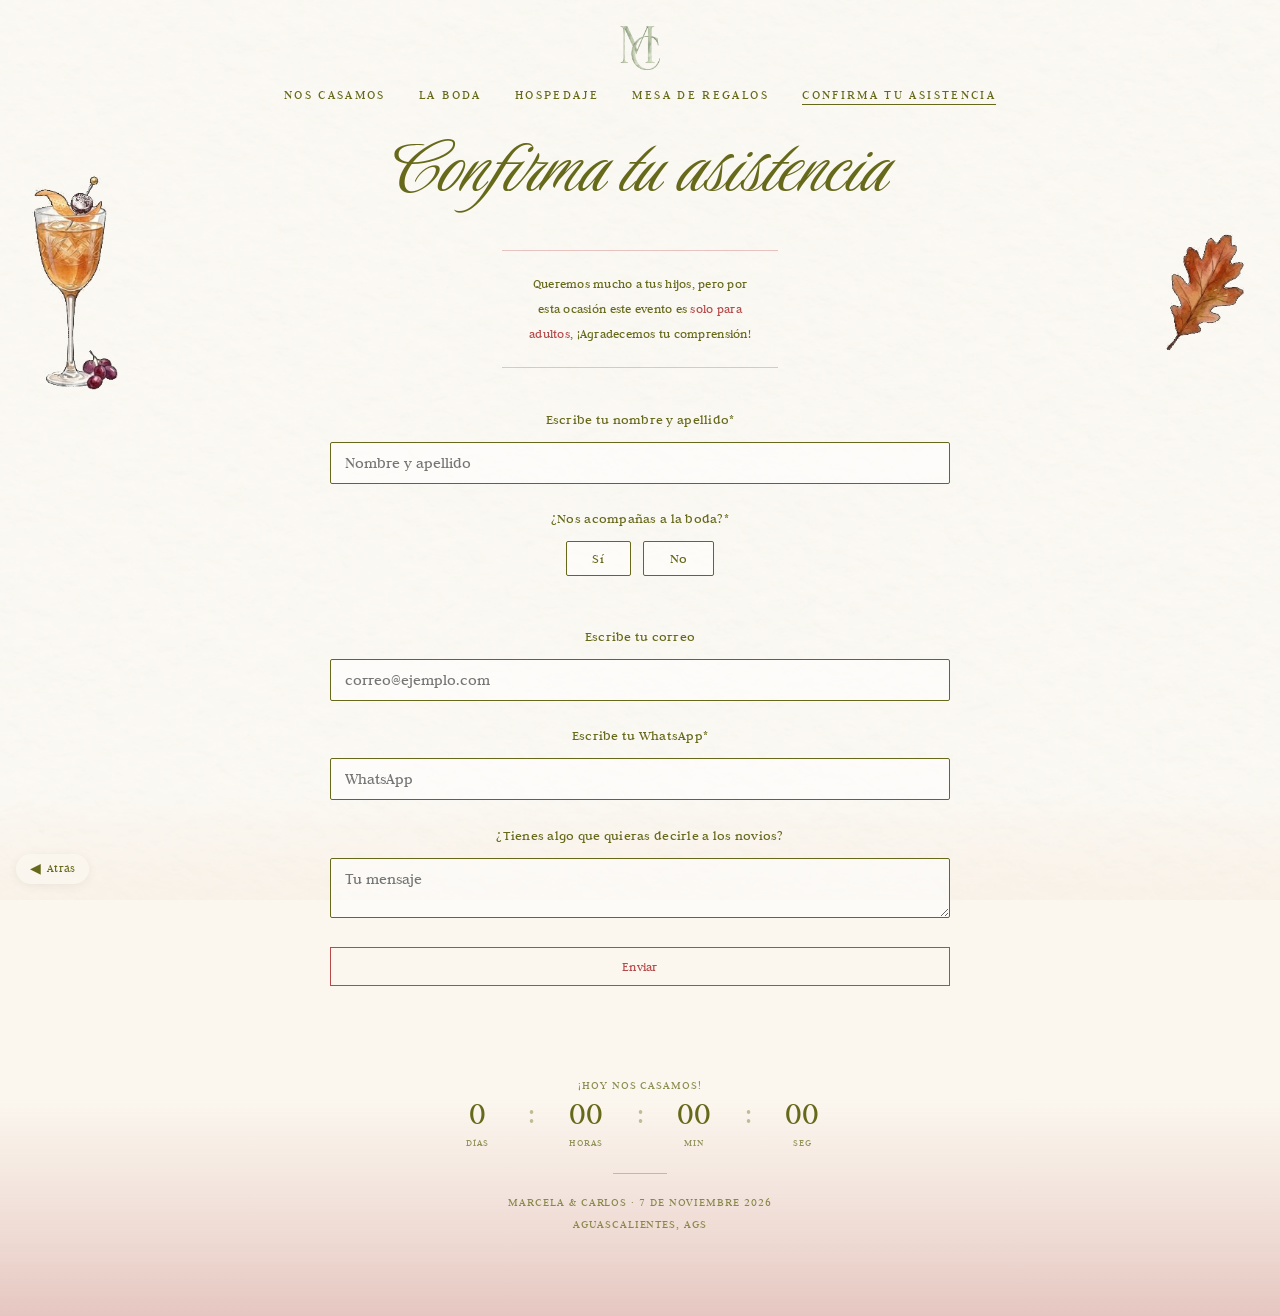
==== confirma-asistencia.html @ 917826f0 "Add files via upload" ====
<!DOCTYPE html>
<html lang="es">
<head>
<meta charset="UTF-8">
<meta name="viewport" content="width=device-width, initial-scale=1">
<title>Confirma tu asistencia · Marcela &amp; Carlos</title>
<link rel="icon" href="assets/LogoAcuarela.png">
<link rel="stylesheet" href="css/styles.css">
</head>
<body>
  <div class="page page--rsvp">

    <header class="site-header">
      <a class="brand" href="index.html"><img src="assets/LogoAcuarela.png" alt="Marcela y Carlos"></a>
      <button class="hamburger" aria-label="Abrir menú"><span></span><span></span><span></span></button>
      <nav class="nav">
        <a href="nos-casamos.html">Nos casamos</a>
        <a href="la-boda.html">La boda</a>
        <a href="hospedaje.html">Hospedaje</a>
        <a href="mesa-de-regalos.html">Mesa de regalos</a>
        <a href="confirma-asistencia.html" class="active">Confirma tu asistencia</a>
      </nav>
    </header>

    <div class="container">
      <img class="dec dec-drink4" src="assets/drink4.png" alt="">
      <img class="dec dec-hoja-r" src="assets/hoja2.png" alt="">
      <form class="rsvp" id="rsvp-form">
        <h1 class="page-title">Confirma tu asistencia</h1>

        <p class="nota-adultos">Queremos mucho a tus hijos, pero por esta ocasión este evento es <span class="hl">solo para adultos</span>, ¡Agradecemos tu comprensión!</p>

        <div class="field">
          <label for="nombre">Escribe tu nombre y apellido*</label>
          <input type="text" id="nombre" name="nombre" placeholder="Nombre y apellido">
        </div>

        <div class="field">
          <label>¿Nos acompañas a la boda?*</label>
          <div class="yesno" data-group="asiste">
            <button type="button" data-val="si">Sí</button>
            <button type="button" data-val="no">No</button>
          </div>
          <input type="hidden" name="asiste" value="">
        </div>

        <div class="field cond" id="q-acomp">
          <label>¿Tienes acompañantes?*</label>
          <div class="yesno" data-group="tiene">
            <button type="button" data-val="si">Sí</button>
            <button type="button" data-val="no">No</button>
          </div>
          <input type="hidden" name="tiene_acompanantes" value="">
        </div>

        <div class="field cond" id="q-count">
          <label for="cuantos">Indica cuántos según tu invitación*</label>
          <select id="cuantos" name="acompanantes">
            <option value="1">1</option>
            <option value="2">2</option>
            <option value="3">3</option>
            <option value="4">4</option>
            <option value="5">5</option>
            <option value="6">6</option>
            <option value="7">7</option>
            <option value="8">8</option>
            <option value="9">9</option>
            <option value="10">10</option>
          </select>
        </div>

        <div class="field">
          <label for="correo">Escribe tu correo</label>
          <input type="email" id="correo" name="correo" placeholder="correo@ejemplo.com">
        </div>

        <div class="field">
          <label for="whats">Escribe tu WhatsApp*</label>
          <input type="tel" id="whats" name="whatsapp" placeholder="WhatsApp">
        </div>

        <div class="field">
          <label for="mensaje">¿Tienes algo que quieras decirle a los novios?</label>
          <textarea id="mensaje" name="mensaje" placeholder="Tu mensaje"></textarea>
        </div>

        <button class="btn btn--block submit" type="submit">Enviar</button>
      </form>
    </div>
  </div>

  <footer class="site-footer">
    <div class="countdown" data-date="2026-11-07T12:00:00">
      <p class="cd-label">Faltan</p>
      <div class="cd-grid">
        <div><span class="cd-num" data-d>0</span><span class="cd-unit">días</span></div>
        <span class="cd-sep">:</span>
        <div><span class="cd-num" data-h>00</span><span class="cd-unit">horas</span></div>
        <span class="cd-sep">:</span>
        <div><span class="cd-num" data-m>00</span><span class="cd-unit">min</span></div>
        <span class="cd-sep">:</span>
        <div><span class="cd-num" data-s>00</span><span class="cd-unit">seg</span></div>
      </div>
    </div>
    <hr class="rule">
    <p>Marcela &amp; Carlos &middot; 7 de noviembre 2026<br>Aguascalientes, AGS</p>
  </footer>

  <nav class="mobile-menu">
    <button class="close" aria-label="Cerrar menú">&times;</button>
    <a href="index.html">Intro</a>
    <a href="nos-casamos.html">¡Nos casamos!</a>
    <a href="la-boda.html">La boda</a>
    <a href="hospedaje.html">Hospedaje</a>
    <a href="mesa-de-regalos.html">Mesa de regalos</a>
    <a href="confirma-asistencia.html">Confirma tu asistencia</a>
  </nav>
  <script src="js/script.js"></script>
</body>
</html>
---- css/styles.css ----
/* =========================================================
   Marcela & Carlos — Invitación de boda
   Hoja de estilos compartida
   ========================================================= */

@font-face{
  font-family:'Judson';font-style:normal;font-weight:400;font-display:swap;
  src:url('../fonts/Judson-Regular.woff2') format('woff2');
}
@font-face{
  font-family:'Judson';font-style:italic;font-weight:400;font-display:swap;
  src:url('../fonts/Judson-Italic.woff2') format('woff2');
}
@font-face{
  font-family:'Luxurious Script';font-style:normal;font-weight:400;font-display:swap;
  src:url('../fonts/LuxuriousScript-Regular.woff2') format('woff2');
}

:root{
  --olive:#66691A;        /* tipografía / títulos */
  --olive-soft:#7c7f33;
  --terracotta:#B64949;   /* botones / acentos */
  --terracotta-dark:#9c3b3b;
  --paper:#fbf7ef;        /* color base del papel */
  --ink:#5b5e1c;
  --max:1180px;
  --nav-letter:.18em;

  /* === FOTO DE LA PORTADA ===
     Hay DOS fotos: una horizontal para desktop y una vertical para mobile.
     Para cambiarlas, reemplaza estos archivos conservando el nombre:
     assets/foto-novios-desktop.png  (horizontal)  y
     assets/foto-novios-mobile.png   (vertical). */
  --landing-photo:url('../assets/foto-novios-desktop.png');
}

*{box-sizing:border-box;}

html{scroll-behavior:smooth;}

body{
  margin:0;
  min-height:100vh;
  font-family:'Judson',Georgia,serif;
  color:var(--olive);
  background-color:var(--paper);
  position:relative;
  overflow-x:hidden;
  -webkit-font-smoothing:antialiased;
}

/* ---- Fondo de papel al 40% que cubre toda la pantalla ---- */
body::before{
  content:"";
  position:fixed;
  inset:0;
  z-index:-2;
  background-image:url('../assets/FondoMobile.png');
  background-size:cover;
  background-position:center;
  background-repeat:no-repeat;
  opacity:.4;
  pointer-events:none;
}
@media(min-width:768px){
  body::before{ background-image:url('../assets/FondoDesktop.png'); }
}
/* capa de color para que el papel translúcido no se vea gris */
body::after{
  content:"";
  position:fixed;
  inset:0;
  z-index:-3;
  background:var(--paper);
  pointer-events:none;
}

/* ===================== TIPOGRAFÍA ===================== */
.script{
  font-family:'Luxurious Script',cursive;
  color:var(--olive);
  font-weight:400;
  line-height:.95;
  letter-spacing:.01em;
}
h1.page-title{
  font-family:'Luxurious Script',cursive;
  font-weight:400;
  color:var(--olive);
  text-align:center;
  margin:.2em 0 .35em;
  line-height:.9;
  font-size:clamp(3.6rem,13vw,7rem);
}
.eyebrow{
  font-family:'Judson',serif;
  letter-spacing:var(--nav-letter);
  text-transform:none;
  font-size:clamp(.85rem,2.4vw,1.05rem);
  color:var(--olive);
  text-align:center;
}
.lead{
  font-family:'Judson',serif;
  letter-spacing:.06em;
  text-transform:none;
  text-align:center;
  font-size:clamp(.82rem,2.3vw,1rem);
  line-height:1.7;
  max-width:46ch;
  margin:0 auto;
}

/* ===================== HEADER / NAV ===================== */
.site-header{
  position:relative;
  z-index:30;
  padding:1.6rem 1.2rem .4rem;
}
.brand{
  display:block;
  width:40px;
  margin:0 auto;
}
.brand img{width:100%;display:block;}

.nav{
  margin-top:1.1rem;
  display:flex;
  justify-content:center;
  gap:clamp(1rem,2.6vw,2.4rem);
  flex-wrap:wrap;
}
.nav a{
  font-family:'Judson',serif;
  text-transform:uppercase;
  letter-spacing:var(--nav-letter);
  text-decoration:none;
  color:var(--olive);
  font-size:.82rem;
  padding-bottom:2px;
  border-bottom:1px solid transparent;
  transition:border-color .25s,opacity .25s;
}
.nav a:hover,.nav a.active{border-bottom-color:var(--olive);}

/* botón hamburguesa (solo mobile) */
.hamburger{
  position:absolute;
  top:1.4rem;right:1.3rem;
  width:38px;height:30px;
  background:none;border:0;cursor:pointer;
  display:none;
  padding:0;
}
.hamburger span{
  display:block;height:2px;width:100%;
  background:var(--olive);margin:6px 0;
  transition:transform .3s,opacity .3s;
}
.hamburger.open span:nth-child(1){transform:translateY(8px) rotate(45deg);}
.hamburger.open span:nth-child(2){opacity:0;}
.hamburger.open span:nth-child(3){transform:translateY(-8px) rotate(-45deg);}

/* menú desplegable mobile */
.mobile-menu{
  position:fixed;
  inset:0;
  z-index:40;
  /* Fondo de rayas verticales (olivo 10%) sobre papel crema */
  background:
    repeating-linear-gradient(90deg,
      rgba(102,105,26,.10) 0px, rgba(102,105,26,.10) 29px,
      transparent 29px, transparent 58px),
    url('../assets/FondoMobile.png') center/cover no-repeat,
    #fbf7ef;
  display:flex;
  flex-direction:column;
  align-items:center;
  justify-content:center;
  gap:1.7rem;
  opacity:0;visibility:hidden;
  transition:opacity .35s;
}
.mobile-menu.open{opacity:1;visibility:visible;}
.mobile-menu a{
  font-family:'Judson',serif;
  text-transform:uppercase;
  letter-spacing:var(--nav-letter);
  text-decoration:none;color:var(--olive);
  font-size:clamp(1.05rem,4.6vw,1.3rem);
}
.mobile-menu .close{
  position:absolute;top:1.4rem;right:1.5rem;
  font-size:2rem;color:var(--olive);background:none;border:0;cursor:pointer;
}

@media(max-width:767px){
  .nav{display:none;}
  .hamburger{display:block;}
}

/* ===================== LAYOUT GENERAL ===================== */
.page{
  position:relative;
  z-index:1;
  min-height:100vh;
  display:flex;
  flex-direction:column;
}
.container{
  width:100%;
  max-width:var(--max);
  margin:0 auto;
  padding:0 1.4rem;
  flex:1;
}
section.block{padding:2.4rem 0;}

/* ===================== BOTONES ===================== */
.btn{
  display:inline-block;
  font-family:'Judson',serif;
  text-transform:none;
  letter-spacing:.02em;
  font-size:.8rem;
  color:var(--terracotta);
  background:transparent;
  border:1px solid var(--terracotta);
  padding:.7rem 1.3rem;
  text-decoration:none;
  cursor:pointer;
  transition:background .25s,color .25s;
  text-align:center;
}
.btn:hover,.btn:focus-visible{background:var(--terracotta);color:#fff;}
.btn--block{display:block;width:100%;}
.btn--solid{background:var(--terracotta);color:#fff;}
.btn--solid:hover{background:var(--terracotta-dark);}

/* ===================== FOOTER "TAP PARA CONTINUAR" ===================== */
.continue{
  z-index:2;
  text-align:right;
  padding:1.2rem 1.6rem 1.6rem;
  font-family:'Judson',serif;
  text-transform:none;
  letter-spacing:.02em;
  font-size:.8rem;
}
.continue a{
  color:var(--olive);text-decoration:none;
  display:inline-flex;align-items:center;gap:.5rem;
}
.continue a .arrow{color:var(--olive);font-size:1rem;}
@media(min-width:768px){ .continue{display:none;} }

/* hojas decorativas */
.leaf{position:absolute;z-index:0;pointer-events:none;opacity:.96;}
.leaf--tl{top:96px;left:-18px;width:120px;transform:scaleX(-1) rotate(8deg);}
.leaf--tr{top:96px;right:-30px;width:150px;}
.leaf--bl{bottom:40px;left:-12px;width:130px;transform:rotate(170deg);}
@media(max-width:767px){
  .leaf--tr{width:96px;top:84px;right:-26px;}
  .leaf--tl{width:84px;top:150px;left:-22px;}
  .leaf--bl{width:84px;}
}

/* ============ ANIMACIÓN DE ESCRITURA DEL TÍTULO ============ */
.write{
  display:inline-block;
  clip-path:inset(0 100% 0 0);
  animation:write 2.6s cubic-bezier(.6,.02,.2,1) .25s forwards;
}
@keyframes write{ to{ clip-path:inset(0 0 0 0); } }
.fade-up{opacity:0;transform:translateY(14px);animation:fadeUp .9s ease forwards;}
.d1{animation-delay:2.6s;} .d2{animation-delay:2.9s;} .d3{animation-delay:3.2s;}
@keyframes fadeUp{to{opacity:1;transform:none;}}

@media(prefers-reduced-motion:reduce){
  .write{animation:none;clip-path:none;}
  .fade-up{animation:none;opacity:1;transform:none;}
}

/* ===================== LANDING ===================== */
.landing{
  min-height:100vh;
  display:flex;
  flex-direction:column;
  position:relative;
  z-index:1;
}
.landing__bg{
  position:fixed;
  inset:0;
  z-index:-1;
  background-image:var(--landing-photo);
  background-size:cover;
  background-position:center bottom;
  background-repeat:no-repeat;
}
/* en mobile se usa la foto VERTICAL, llenando la pantalla */
@media(max-width:767px){
  .landing__bg{
    --landing-photo:url('../assets/foto-novios-mobile.png');
    background-position:center bottom;
    background-size:cover;
  }
}
.landing__bg::after{ /* leve velo arriba para legibilidad del texto */
  content:"";position:absolute;inset:0;
  background:linear-gradient(to bottom,rgba(247,249,247,.55) 0%,rgba(247,249,247,.15) 40%,transparent 60%);
}
.landing .site-header{padding-top:1.4rem;}
.landing-hero{
  text-align:center;
  padding:1.5rem 1.2rem 0;
  position:relative;z-index:2;
}
.landing-hero .save{margin-bottom:.4rem;}
.landing-hero .names{
  font-family:'Luxurious Script',cursive;
  font-size:clamp(3.4rem,11vw,6.2rem);
  line-height:.9;
  margin:.1em 0 .35em;
}
.landing-hero .names .amp{font-size:.7em;vertical-align:.05em;}
.landing-hero .date,.landing-hero .place{
  letter-spacing:.02em;text-transform:none;
  font-size:clamp(.95rem,2.6vw,1.25rem);
  margin:.15rem 0;
}
.landing-hero .date{font-weight:400;}
.landing .continue{margin-top:auto;}

/* ===================== NOS CASAMOS ===================== */
.casamos{
  text-align:center;
  max-width:760px;margin:0 auto;
  padding:1rem 1rem 2rem;
}
.casamos .page-title{font-size:clamp(3rem,11vw,6rem);}
.casamos .sub{letter-spacing:.02em;text-transform:none;margin:.2rem 0 1.4rem;font-size:clamp(.85rem,2.4vw,1rem);}
.casamos .junto{letter-spacing:.02em;text-transform:none;margin:1.4rem 0;font-size:clamp(.85rem,2.4vw,1rem);}
.padres{
  display:flex;justify-content:center;gap:clamp(2rem,12vw,7rem);
  flex-wrap:wrap;margin:1.4rem 0;
}
.padres div{letter-spacing:.02em;text-transform:none;line-height:1.7;font-size:clamp(.9rem,2.5vw,1.05rem);}
.casamos .copa{width:90px;margin:1.5rem auto 0;display:block;}

/* ===================== LA BODA ===================== */
.boda-grid{
  display:grid;grid-template-columns:1fr;gap:3rem;
}
@media(min-width:880px){ .boda-grid{grid-template-columns:1fr 1fr;gap:4rem;align-items:start;} }
.boda-col h2{
  font-family:'Judson',serif;font-weight:400;text-transform:uppercase;
  letter-spacing:.04em;font-size:clamp(1.7rem,5.2vw,2.2rem);margin:.2rem 0 1rem;
}
.boda-col h3{
  font-family:'Judson',serif;font-weight:400;text-transform:uppercase;
  letter-spacing:.08em;font-size:clamp(1.05rem,3.4vw,1.35rem);margin:1.4rem 0 .3rem;
}
.boda-col .meta{margin:.15rem 0;}
.boda-col .meta.dir{font-style:italic;color:var(--olive-soft);}
.boda-col .meta.time{font-weight:400;letter-spacing:.05em;}
.venue-img{width:100%;border-radius:2px;display:block;margin:.6rem 0;box-shadow:0 6px 22px rgba(80,80,40,.10);}
.tiny-btn{font-size:.66rem;padding:.45rem .9rem;letter-spacing:.02em;margin-top:.4rem;}

/* Dresscode */
.dresscode{text-align:center;margin:3.5rem auto 1rem;max-width:680px;}
.dresscode .page-title{font-size:clamp(2.8rem,10vw,5.5rem);}
.dresscode .formal{letter-spacing:.02em;text-transform:none;font-weight:400;margin:.2rem 0 1.2rem;}
.dresscode p{letter-spacing:.02em;text-transform:none;font-size:.85rem;line-height:1.8;margin:.4rem 0;}
.palette{display:flex;justify-content:center;gap:.7rem;margin:1.3rem 0;}
.palette span{width:26px;height:26px;border-radius:50%;display:block;box-shadow:0 1px 4px rgba(0,0,0,.18);}
.dresscode .btns{display:flex;flex-direction:column;gap:.6rem;max-width:320px;margin:1.2rem auto 0;}

/* ===================== HOSPEDAJE ===================== */
.hospedaje-intro{text-align:center;margin-bottom:2.6rem;}
.hotels{display:grid;grid-template-columns:1fr;gap:3rem;}
@media(min-width:880px){ .hotels{grid-template-columns:1fr 1fr;gap:4rem;} }
.hotel-card h2{
  font-family:'Judson',serif;font-weight:400;letter-spacing:.04em;
  text-transform:uppercase;font-size:clamp(1.4rem,4.5vw,2rem);margin:.8rem 0 .3rem;
}
.hotel-card.r{text-align:right;}
.hotel-card.r .btn{}
.hotel-card .meta{margin:.12rem 0;}
.hotel-card .meta.dir{font-style:italic;color:var(--olive-soft);}

/* ===================== MESA DE REGALOS ===================== */
.regalos{text-align:center;max-width:680px;margin:1rem auto;}
.regalos .page-title{font-size:clamp(2.8rem,11vw,6rem);}
.regalos p{letter-spacing:.02em;text-transform:none;font-size:.85rem;line-height:1.8;margin:1rem auto 1.6rem;max-width:48ch;}
.regalos .btns{display:flex;flex-direction:column;gap:.7rem;max-width:380px;margin:0 auto;}

/* ===================== CONFIRMA ASISTENCIA ===================== */
.rsvp{max-width:620px;margin:0 auto;text-align:center;}
.rsvp .page-title{font-size:clamp(2.6rem,11vw,5.5rem);}
.field{margin:1.6rem 0;}
.field label{display:block;letter-spacing:.02em;text-transform:none;font-size:.85rem;margin-bottom:.7rem;line-height:1.5;}
.field input,.field textarea{
  width:100%;font-family:'Judson',serif;font-size:1rem;color:var(--olive);
  background:rgba(255,255,255,.55);border:1px solid var(--olive);
  padding:.7rem .9rem;border-radius:2px;
}
.field textarea{min-height:54px;resize:vertical;}
.field input:focus,.field textarea:focus{outline:2px solid var(--olive-soft);outline-offset:1px;}
.yesno{display:flex;justify-content:center;gap:.8rem;}
.yesno button{
  font-family:'Judson',serif;text-transform:none;letter-spacing:.02em;
  font-size:.85rem;color:var(--olive);background:rgba(255,255,255,.5);
  border:1px solid var(--olive);padding:.55rem 1.6rem;cursor:pointer;border-radius:2px;
  transition:background .2s,color .2s;
}
.yesno button.sel{background:var(--terracotta);border-color:var(--terracotta);color:#fff;}
.rsvp .submit{margin-top:1rem;}

/* ===================== GRACIAS ===================== */
.gracias{text-align:center;max-width:640px;margin:0 auto;padding-top:1rem;}
.gracias .deco{width:120px;margin:0 auto 1rem;display:block;}
.gracias .page-title{font-size:clamp(2.3rem,9vw,5rem);overflow-wrap:break-word;}
.gracias p{letter-spacing:.02em;text-transform:none;font-size:.85rem;line-height:1.9;margin:1.2rem 0;}
.gracias .mono{width:54px;margin:1.4rem auto 0;display:block;}

/* ===================== TRANSICIÓN FADE IN / FADE OUT ===================== */
body{opacity:0;animation:pageIn .6s ease forwards;}
body.is-leaving{animation:none;opacity:1;transition:opacity .42s ease;}
body.is-leaving.go{opacity:0;}
@keyframes pageIn{from{opacity:0;}to{opacity:1;}}
@media(prefers-reduced-motion:reduce){
  body{animation:none;opacity:1;}
  body.is-leaving{transition:none;}
}

/* ===================== TÍTULO SVG (landing) ===================== */
.title-svg{
  width:min(620px,90vw);
  height:auto;display:block;margin:1.2rem auto 0;
}
.write-svg{
  clip-path:inset(0 101% 0 0);
}
.write-svg.start{
  animation:write 2.7s cubic-bezier(.6,.02,.2,1) forwards;
}
@media(prefers-reduced-motion:reduce){
  .write-svg{animation:none;clip-path:none;}
}

/* ===================== FOOTER ===================== */
.site-footer{
  position:relative;z-index:2;
  text-align:center;
  padding:3.5rem 1.4rem 4.5rem;
  margin-top:1.5rem;
}
.site-footer .fmono{width:44px;height:auto;opacity:.85;margin:0 auto .9rem;display:block;}
.site-footer .rule{
  width:54px;height:1px;background:var(--olive);opacity:.35;
  margin:0 auto 1.1rem;border:0;
}
.site-footer p{
  font-family:'Judson',serif;
  letter-spacing:.08em;text-transform:uppercase;
  font-size:.72rem;color:var(--olive);opacity:.75;line-height:1.9;margin:0;
}
@media(min-width:768px){ .site-footer{padding:4rem 1.4rem 5rem;} }

/* la landing no lleva footer; deja aire abajo */
.landing .continue{padding-bottom:2rem;}

/* ===================== CENTRADO VERTICAL ===================== */
/* En MOBILE todo el contenido queda centrado vertical y horizontalmente */
@media(max-width:767px){
  .page > .container{
    display:flex;
    flex-direction:column;
    justify-content:center;
  }
}
/* Páginas que también se centran en desktop (ej. Mesa de Regalos),
   para reducir el espacio sobrante de abajo */
.page--center > .container{
  display:flex;
  flex-direction:column;
  justify-content:center;
}

/* ===================== APARICIÓN AL HACER SCROLL ===================== */
.reveal{
  opacity:0;
  transform:translateY(26px);
  transition:opacity .8s ease, transform .8s cubic-bezier(.2,.7,.2,1);
  will-change:opacity,transform;
}
.reveal.is-visible{opacity:1;transform:none;}
@media(prefers-reduced-motion:reduce){
  .reveal{opacity:1;transform:none;transition:none;}
}

/* ===================== EFECTO "PINTADO" EN ACUARELAS ===================== */
/* La imagen aparece como si se pintara: un barrido suave de máscara
   + de desenfocada/desaturada a nítida (como una acuarela floreciendo). */
.paint{
  opacity:0;
  filter:blur(7px) saturate(.5);
  -webkit-mask-image:linear-gradient(105deg,#000 0%,#000 45%,rgba(0,0,0,.4) 60%,transparent 72%);
          mask-image:linear-gradient(105deg,#000 0%,#000 45%,rgba(0,0,0,.4) 60%,transparent 72%);
  -webkit-mask-repeat:no-repeat; mask-repeat:no-repeat;
  -webkit-mask-size:240% 100%;  mask-size:240% 100%;
  -webkit-mask-position:124% 0;  mask-position:124% 0;
  transition:opacity .9s ease,
             filter 1.6s ease,
             -webkit-mask-position 1.8s cubic-bezier(.4,.05,.2,1),
             mask-position 1.8s cubic-bezier(.4,.05,.2,1);
}
.paint.is-painted{
  opacity:1;
  filter:blur(0) saturate(1);
  -webkit-mask-position:0% 0;
          mask-position:0% 0;
}
@media(prefers-reduced-motion:reduce){
  .paint{opacity:1;filter:none;-webkit-mask-image:none;mask-image:none;}
}

/* ===================== CUENTA REGRESIVA (footer) ===================== */
.countdown{text-align:center;margin:0 auto 1.6rem;}
.cd-label{
  font-family:'Judson',serif;text-transform:uppercase;letter-spacing:.1em;
  font-size:.72rem;color:var(--olive);opacity:.8;margin:0 0 .7rem;
}
.cd-grid{display:flex;justify-content:center;gap:clamp(.8rem,4vw,1.6rem);}
.cd-grid > div{display:flex;flex-direction:column;align-items:center;min-width:50px;}
.cd-num{
  font-family:'Judson',serif;font-weight:400;
  font-size:clamp(1.7rem,6vw,2.1rem);color:var(--olive);line-height:1;
  font-variant-numeric:tabular-nums;
}
.cd-sep{
  font-family:'Judson',serif;color:var(--olive);opacity:.4;
  font-size:clamp(1.4rem,5vw,1.8rem);line-height:1;align-self:flex-start;margin-top:.1em;
}
.cd-unit{
  font-family:'Judson',serif;text-transform:uppercase;letter-spacing:.1em;
  font-size:.6rem;color:var(--olive);opacity:.7;margin-top:.4rem;
}

/* ===================== INTRO / CORTINILLA ===================== */
.intro{
  position:fixed;
  inset:0;
  z-index:1000;
  background:url('../assets/intro.jpg') center/cover no-repeat;
  display:flex;
  align-items:center;
  justify-content:center;
  transition:transform 1s cubic-bezier(.76,0,.24,1);
}
.intro.lift{ transform:translateY(-100%); }
.intro__logo{
  width:clamp(140px,32vw,200px);
  height:auto;
  opacity:0;
  transform:scale(.45);
  transform-origin:center;
  animation:introGrow 2.4s cubic-bezier(.22,.61,.36,1) .35s forwards;
}
/* Crece de pequeño a grande, con un leve "respiro" al asentarse */
@keyframes introGrow{
  0%   { opacity:0; transform:scale(.45); }
  55%  { opacity:1; transform:scale(1.05); }
  100% { opacity:1; transform:scale(1); }
}
@media(prefers-reduced-motion:reduce){
  .intro__logo{animation:none;opacity:1;transform:none;}
  .intro{transition:none;}
}

/* ===================== FOOTER: FONDO Fondofooter.svg ===================== */
.site-footer{ overflow:hidden; }
.site-footer::before{
  content:"";
  position:absolute;
  /* full-bleed: ocupa todo el ancho de la pantalla (desktop y mobile) */
  left:50%;
  margin-left:-50vw;
  width:100vw;
  top:0;
  bottom:0;
  z-index:-1;
  /* Degradado cálido que nace transparente arriba y llega con color
     tinto (#9C1B1B) hasta la orilla inferior, a todo el ancho. */
  background:linear-gradient(to bottom,
    rgba(156,27,27,0)   0%,
    rgba(156,27,27,0)   28%,
    rgba(156,27,27,.08) 58%,
    rgba(156,27,27,.16) 84%,
    rgba(156,27,27,.22) 100%);
  pointer-events:none;
}

/* ===================== PÁGINAS CORTAS EN DESKTOP ===================== */
/* Nos casamos y Mesa de Regalos: en desktop reducen el alto sobrante
   para que el footer quede dentro del espacio visual. */
@media(min-width:768px){
  .page--compact{ min-height:auto; }
  .page--compact > .container{ padding-top:1rem; padding-bottom:1rem; }
}

/* ===================== FORMULARIO: CAMPOS CONDICIONALES ===================== */
.field.cond{
  max-height:0;opacity:0;margin:0;overflow:hidden;
  transition:max-height .45s ease, opacity .4s ease, margin .45s ease;
}
.field.cond.show{ max-height:260px;opacity:1;margin:1.6rem 0; }

/* select con estilo igual a los inputs */
.field select{
  width:100%;font-family:'Judson',serif;font-size:1rem;color:var(--olive);
  background-color:rgba(255,255,255,.55);
  border:1px solid var(--olive);padding:.7rem 2.2rem .7rem .9rem;border-radius:2px;
  -webkit-appearance:none;-moz-appearance:none;appearance:none;cursor:pointer;
  background-image:url("data:image/svg+xml;utf8,<svg xmlns='http://www.w3.org/2000/svg' width='14' height='14' viewBox='0 0 14 14'><path d='M3 5l4 4 4-4' fill='none' stroke='%2366691A' stroke-width='1.4'/></svg>");
  background-repeat:no-repeat;background-position:right .85rem center;
}
.field select:focus{outline:2px solid var(--olive-soft);outline-offset:1px;}

/* aviso de campo requerido sin marcar */
.yesno.err button{border-color:var(--terracotta);}
.field input.err,.field select.err{border-color:var(--terracotta);}

/* ===================== VOLVER AL INTRO ===================== */
.volver{
  display:inline-block;margin-top:1.6rem;
  font-family:'Judson',serif;text-transform:none;letter-spacing:.02em;
  font-size:.8rem;color:var(--olive);text-decoration:none;
  border-bottom:1px solid var(--olive);padding-bottom:3px;
  transition:opacity .25s;
}
.volver:hover{opacity:.65;}

/* ===================== AJUSTES SOLICITADOS (MOBILE) ===================== */
/* "La misa": la info va centrada por defecto (desktop queda igual que antes) */
.boda-col--misa h3,
.boda-col--misa .meta,
.boda-col--misa .venue-cta{ text-align:center; }

@media(max-width:767px){
  /* 1) Títulos de sección más grandes — SOLO mobile (130pt) */
  .casamos .page-title,
  .dresscode .page-title,
  .regalos .page-title,
  .rsvp .page-title,
  .gracias .page-title,
  h1.page-title{
    font-size:75pt;
    line-height:.9;
    overflow-wrap:break-word;
    word-break:break-word;
  }

  /* 2) "Iglesia boda / dirección / hora / botón" alineados a la
        orilla derecha de la foto — SOLO mobile */
  .boda-col--misa h3,
  .boda-col--misa .meta,
  .boda-col--misa .venue-cta{ text-align:right; }

  /* 3) (El footer ahora usa un degradado CSS unificado que llega hasta
        la orilla inferior en todos los tamaños — ya no necesita ajuste
        especial en mobile.) */

  /* 4) Aire alrededor de las imágenes para que NO se amontonen con
        los textos/títulos (importante al cambiar por imágenes nuevas) */
  .venue-img{ margin:2.6rem 0; }
  .boda-col h3{ margin-top:1.8rem; }
  .casamos .copa{ margin:2.8rem auto 1.2rem; }
  .gracias .deco{ margin:1rem auto 2.2rem; }
}

/* ===================== APARICIÓN ELEGANTE DE IMÁGENES ===================== */
/* Todas las imágenes aparecen con fade + leve acercamiento + enfoque suave.
   Se repite al entrar/salir del campo visual (igual que el texto). */
.reveal-img{
  opacity:0;
  transform:translateY(22px) scale(.96);
  filter:blur(6px) saturate(.72);
  transition:opacity 1s ease,
             transform 1.15s cubic-bezier(.2,.7,.2,1),
             filter 1.15s ease;
  will-change:opacity,transform,filter;
}
.reveal-img.is-visible{
  opacity:1;
  transform:none;
  filter:none;
}
@media(prefers-reduced-motion:reduce){
  .reveal-img{opacity:1;transform:none;filter:none;transition:none;}
}

/* ===================== BOTÓN "ATRÁS" (navegación secuencial) ===================== */
.nav-back{
  position:fixed;
  left:16px;
  bottom:calc(16px + env(safe-area-inset-bottom, 0px));
  z-index:50;
  display:inline-flex;
  align-items:center;
  gap:.4rem;
  font-family:'Judson',serif;
  text-transform:none;
  letter-spacing:.02em;
  font-size:.72rem;
  color:var(--olive);
  text-decoration:none;
  padding:.5rem .85rem;
  background:rgba(251,247,239,.7);
  border-radius:999px;
  backdrop-filter:blur(4px);
  -webkit-backdrop-filter:blur(4px);
  box-shadow:0 2px 10px rgba(80,80,40,.08);
  transition:opacity .25s ease, transform .25s ease;
}
.nav-back .arrow{font-size:.9rem;line-height:1;}
.nav-back:hover{opacity:.7;}

/* ===================== NOTA "SOLO ADULTOS" ===================== */
.nota-adultos{
  max-width:46ch;
  margin:2.6rem auto;
  padding:1.3rem 1.4rem;
  text-align:center;
  font-family:'Judson',serif;
  text-transform:none;
  letter-spacing:.02em;
  font-size:.82rem;
  line-height:1.9;
  color:var(--olive);
  border-top:1px solid rgba(182,73,73,.30);
  border-bottom:1px solid rgba(182,73,73,.30);
}
.nota-adultos .hl{ color:var(--terracotta); }

/* ===================== DECORACIONES ACUARELA ===================== */
/* Ancladas al CONTENIDO (no a la pantalla): se ven bien en mobile y desktop,
   siempre enmarcando la columna central sin importar el ancho. */
.page > .container{ position:relative; z-index:0; }
.casamos, .regalos, .gracias, .boda-col, .hotels{ position:relative; }
.dec{ position:absolute; z-index:-1; pointer-events:none; opacity:.96; }

/* Jarrones de "Gracias" e imágenes en flujo (van centradas, no estorban) */
.gracias .deco{ width:clamp(98px,26vw,138px); }
.dresscode .velas{ display:block; width:clamp(78px,20vw,108px); margin:1.6rem auto .1rem; }

/* --- Nos casamos --- */
.page--casamos .dec-hoja-tr{ top:-2px;   right:-16px; width:clamp(54px,13vw,80px); }
.page--casamos .dec-enred  { top:46%;    left:-28px;  width:clamp(60px,16vw,88px); }
.page--casamos .dec-martini{ bottom:-8px; right:-6px;  width:clamp(54px,14vw,78px); }

/* --- La boda --- */
.page--laboda .dec-drink  { bottom:12%; left:-10px;  width:clamp(52px,13vw,76px); }
.page--laboda .dec-lampara{ top:7%;     right:-10px; width:clamp(72px,18vw,104px); }

/* --- Hospedaje --- */
.page--hospedaje .dec-hoja-tl{ top:-2px; left:-18px; width:clamp(54px,13vw,80px); transform:scaleX(-1) rotate(6deg); }
.page--hospedaje .dec-hoja-tr{ top:62px; right:-18px; width:clamp(54px,13vw,80px); }
.page--hospedaje .dec-jarrones{ top:49%; right:-22px; width:clamp(74px,19vw,108px); }

/* --- Mesa de regalos --- */
.page--regalos .dec-enred    { top:-8px;  left:-26px; width:clamp(60px,16vw,88px); }
.page--regalos .dec-martini-sm{ top:52%;  left:-14px; width:clamp(38px,10vw,54px); }
.page--regalos .dec-hoja-br  { bottom:-8px; right:-18px; width:clamp(54px,13vw,80px); }

/* --- Confirma asistencia --- */
.page--rsvp .dec-drink4{ top:62px;  left:-18px; width:clamp(60px,15vw,86px); }
.page--rsvp .dec-hoja-r{ top:120px; right:-16px; width:clamp(54px,13vw,80px); }

/* --- Gracias --- */
.page--gracias .dec-hoja-tl{ top:-2px; left:-14px; width:clamp(54px,13vw,80px); }
.page--gracias .dec-hoja-tr{ top:10px; right:-14px; width:clamp(54px,13vw,80px); transform:scaleX(-1); }

/* En desktop: tamaños armónicos (más chicos) para las piezas grandes */
@media(min-width:768px){
  .page--laboda .dec-lampara{ top:1%; right:-40px; width:clamp(96px,9vw,128px); }
  .page--casamos .dec-enred,
  .page--regalos .dec-enred{ width:clamp(78px,7vw,104px); }
  .page--hospedaje .dec-jarrones{ width:clamp(96px,9vw,124px); top:52%; right:-86px; }
  .gracias .deco{ width:clamp(108px,10vw,140px); }
}

/* En MOBILE, "Nos casamos": sacar las decoraciones del texto.
   Hoja arriba del título; enredadera y martini en la zona vacía bajo los nombres. */
@media(max-width:767px){
  .page--casamos .dec-hoja-tr{ top:auto; bottom:100%; right:8px; margin-bottom:14px; width:clamp(46px,12vw,62px); }
  .page--casamos .dec-enred  { top:100%; left:6px;  margin-top:14px; width:clamp(46px,12vw,58px); }
  .page--casamos .dec-martini{ bottom:auto; top:100%; right:18px; margin-top:34px; width:clamp(46px,12vw,60px); }
}

/* ===================== AJUSTES FINALES (contenido) ===================== */
/* Mensaje de bienvenida en "Nos casamos" */
.casamos .casamos-msg{ margin-top:1.8rem; font-size:clamp(.78rem,2.1vw,.92rem); }

/* Nota de Marquella en Dresscode (hereda mayúsculas de .dresscode p) */
.dresscode .marquella-note{ margin:1.5rem auto 0; max-width:44ch; }

/* Itinerario de la boda */
.itinerario{ max-width:340px; margin:2.8rem auto .4rem; text-align:center; }
.itinerario .it-title{
  font-family:'Luxurious Script',cursive;
  color:var(--olive);
  font-size:clamp(2.1rem,8vw,2.9rem);
  line-height:1; margin:0 0 1rem;
}
.itinerario ul{ list-style:none; margin:0; padding:0; }
.itinerario li{
  display:flex; align-items:baseline; justify-content:center; gap:1rem;
  padding:.62rem 0;
  border-bottom:1px solid rgba(182,73,73,.22);
}
.itinerario li:last-child{ border-bottom:0; }
.itinerario .hora{
  font-family:'Judson',serif; color:var(--terracotta);
  font-size:1.05rem; min-width:78px; text-align:right;
}
.itinerario .evento{
  font-family:'Judson',serif; text-transform:none;
  letter-spacing:.02em; color:var(--olive);
  font-size:.82rem; min-width:96px; text-align:left;
}

/* Hospedaje: un solo hotel, centrado */
.hotels--single{ display:block; max-width:440px; margin:0 auto; }
.hotels--single .hotel-card{ text-align:center; }
.hotels--single .hotel-card .venue-img{ margin-left:auto; margin-right:auto; }

/* ===================== TEXTOS INTRO MÁS ANCHOS Y SEPARADOS ===================== */
/* Bloque de párrafos introductorios: usa más ancho y separa cada idea.
   Va al final para tener prioridad sobre .regalos p / .dresscode p / .lead. */
.intro-text{ max-width:680px; margin:1.6rem auto 2.4rem; }
.intro-text p{
  font-family:'Judson',serif;
  text-transform:none;
  text-align:center;
  letter-spacing:.02em;
  font-size:.82rem;
  line-height:1.9;
  max-width:none;
  margin:0 auto 1.5rem;
}
.intro-text p:last-child{ margin-bottom:0; }

/* En desktop, con el texto más ancho, alejar las decoraciones laterales
   hacia los márgenes (sobra espacio fuera del bloque de texto). */
@media(min-width:768px){
  .page--regalos .dec-enred  { left:-150px; }
  .page--regalos .dec-martini-sm{ left:-64px; }
  .page--casamos .dec-enred  { left:-140px; }
  .page--casamos .dec-martini{ right:-120px; }
}

/* Botón de Instagram (Marquella) con ícono */
.btn-ig{ display:flex; align-items:center; justify-content:center; gap:.5rem; }
.btn-ig svg{ flex:0 0 auto; }
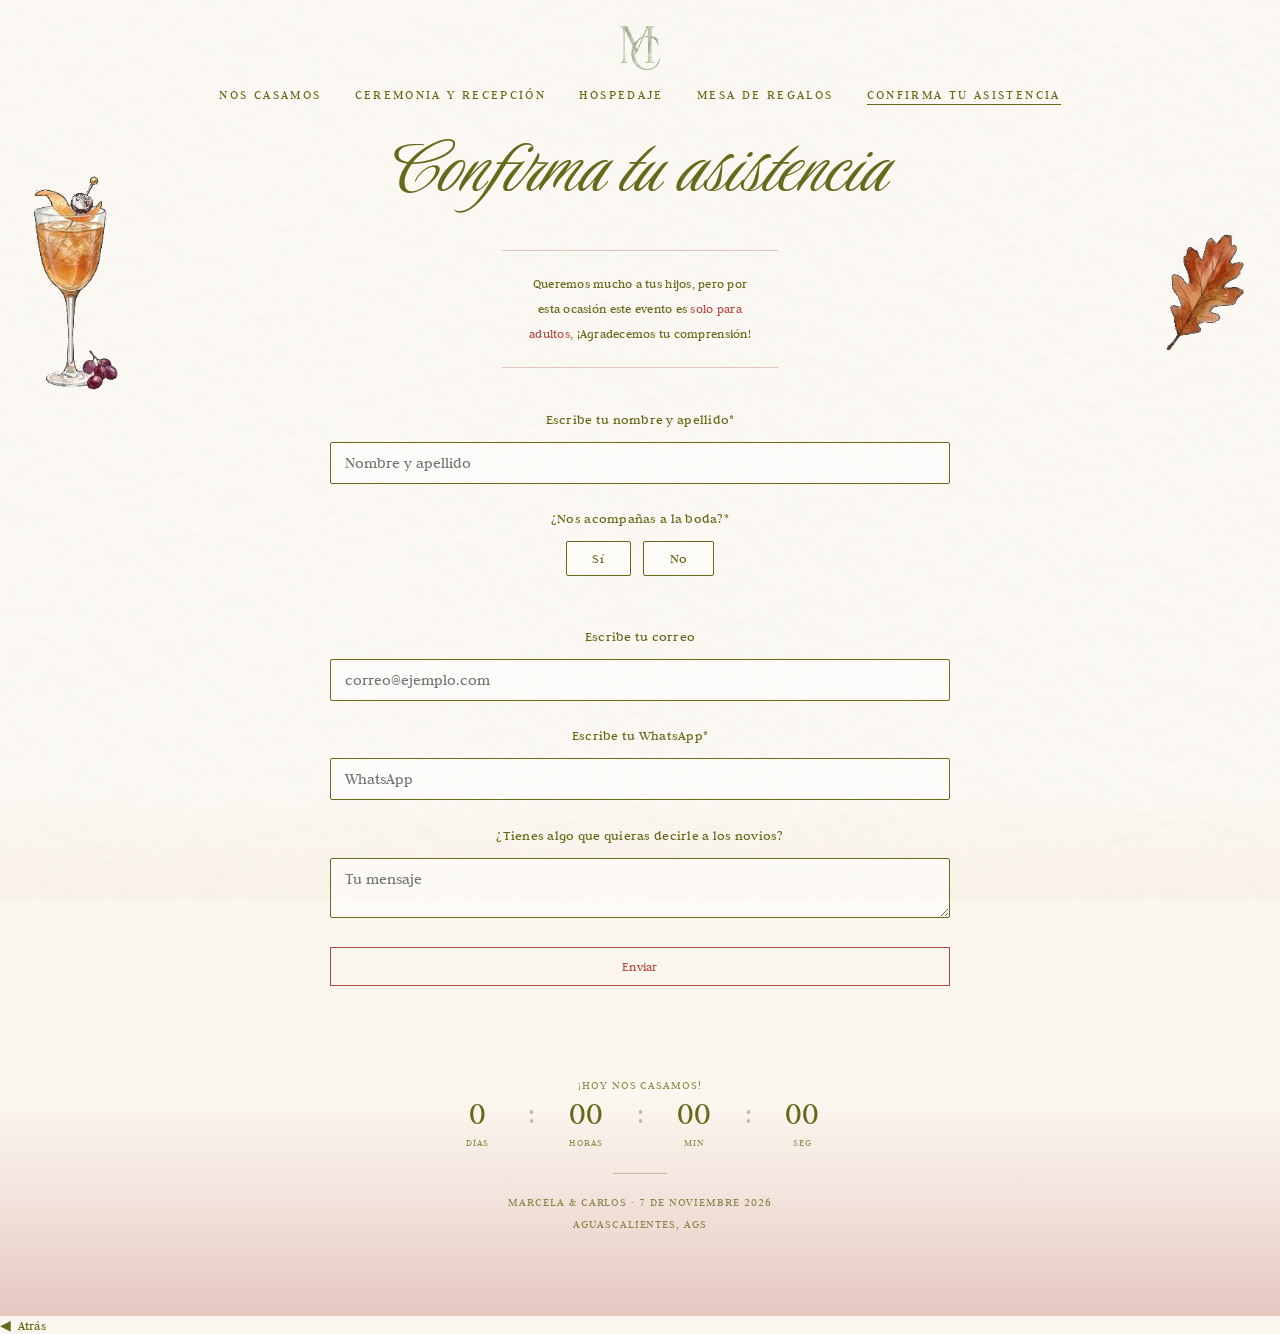
==== commit 58656aa3: "Update confirma-asistencia.html" ====
--- a/confirma-asistencia.html
+++ b/confirma-asistencia.html
@@ -15,7 +15,7 @@
       <button class="hamburger" aria-label="Abrir menú"><span></span><span></span><span></span></button>
       <nav class="nav">
         <a href="nos-casamos.html">Nos casamos</a>
-        <a href="la-boda.html">La boda</a>
+        <a href="la-boda.html">Ceremonia y Recepción</a>
         <a href="hospedaje.html">Hospedaje</a>
         <a href="mesa-de-regalos.html">Mesa de regalos</a>
         <a href="confirma-asistencia.html" class="active">Confirma tu asistencia</a>
@@ -110,7 +110,7 @@
     <button class="close" aria-label="Cerrar menú">&times;</button>
     <a href="index.html">Intro</a>
     <a href="nos-casamos.html">¡Nos casamos!</a>
-    <a href="la-boda.html">La boda</a>
+    <a href="la-boda.html">Ceremonia y Recepción</a>
     <a href="hospedaje.html">Hospedaje</a>
     <a href="mesa-de-regalos.html">Mesa de regalos</a>
     <a href="confirma-asistencia.html">Confirma tu asistencia</a>
--- a/css/styles.css
+++ b/css/styles.css
@@ -172,7 +172,6 @@
     repeating-linear-gradient(90deg,
       rgba(102,105,26,.10) 0px, rgba(102,105,26,.10) 29px,
       transparent 29px, transparent 58px),
-    url('../assets/FondoMobile.png') center/cover no-repeat,
     #fbf7ef;
   display:flex;
   flex-direction:column;
@@ -241,13 +240,17 @@
 /* ===================== FOOTER "TAP PARA CONTINUAR" ===================== */
 .continue{
   z-index:2;
-  text-align:right;
+  display:flex;
+  align-items:center;
+  justify-content:flex-end;
+  gap:1rem;
   padding:1.2rem 1.6rem 1.6rem;
   font-family:'Judson',serif;
   text-transform:none;
   letter-spacing:.02em;
   font-size:.8rem;
 }
+.continue.has-back{ justify-content:space-between; }
 .continue a{
   color:var(--olive);text-decoration:none;
   display:inline-flex;align-items:center;gap:.5rem;
@@ -299,12 +302,15 @@
   background-position:center bottom;
   background-repeat:no-repeat;
 }
-/* en mobile se usa la foto VERTICAL, llenando la pantalla */
+/* en mobile se usa UNA sola foto vertical que llena toda la pantalla (cover).
+   La imagen ya viene diseñada a proporcion de celular (9:19.5), centrada y con
+   aire en las orillas, asi que se recorta apenas el borde en algunos telefonos. */
 @media(max-width:767px){
   .landing__bg{
-    --landing-photo:url('../assets/foto-novios-mobile.png');
-    background-position:center bottom;
-    background-size:cover;
+    --landing-photo:url('../assets/foto-novios-mobile.jpg');
+    position:absolute;
+    background:var(--landing-photo) center / cover no-repeat;
+    background-color:#f3efe7;
   }
 }
 .landing__bg::after{ /* leve velo arriba para legibilidad del texto */
@@ -704,26 +710,16 @@
 
 /* ===================== BOTÓN "ATRÁS" (navegación secuencial) ===================== */
 .nav-back{
-  position:fixed;
-  left:16px;
-  bottom:calc(16px + env(safe-area-inset-bottom, 0px));
-  z-index:50;
   display:inline-flex;
   align-items:center;
   gap:.4rem;
   font-family:'Judson',serif;
   text-transform:none;
   letter-spacing:.02em;
-  font-size:.72rem;
+  font-size:.8rem;
   color:var(--olive);
   text-decoration:none;
-  padding:.5rem .85rem;
-  background:rgba(251,247,239,.7);
-  border-radius:999px;
-  backdrop-filter:blur(4px);
-  -webkit-backdrop-filter:blur(4px);
-  box-shadow:0 2px 10px rgba(80,80,40,.08);
-  transition:opacity .25s ease, transform .25s ease;
+  transition:opacity .25s ease;
 }
 .nav-back .arrow{font-size:.9rem;line-height:1;}
 .nav-back:hover{opacity:.7;}
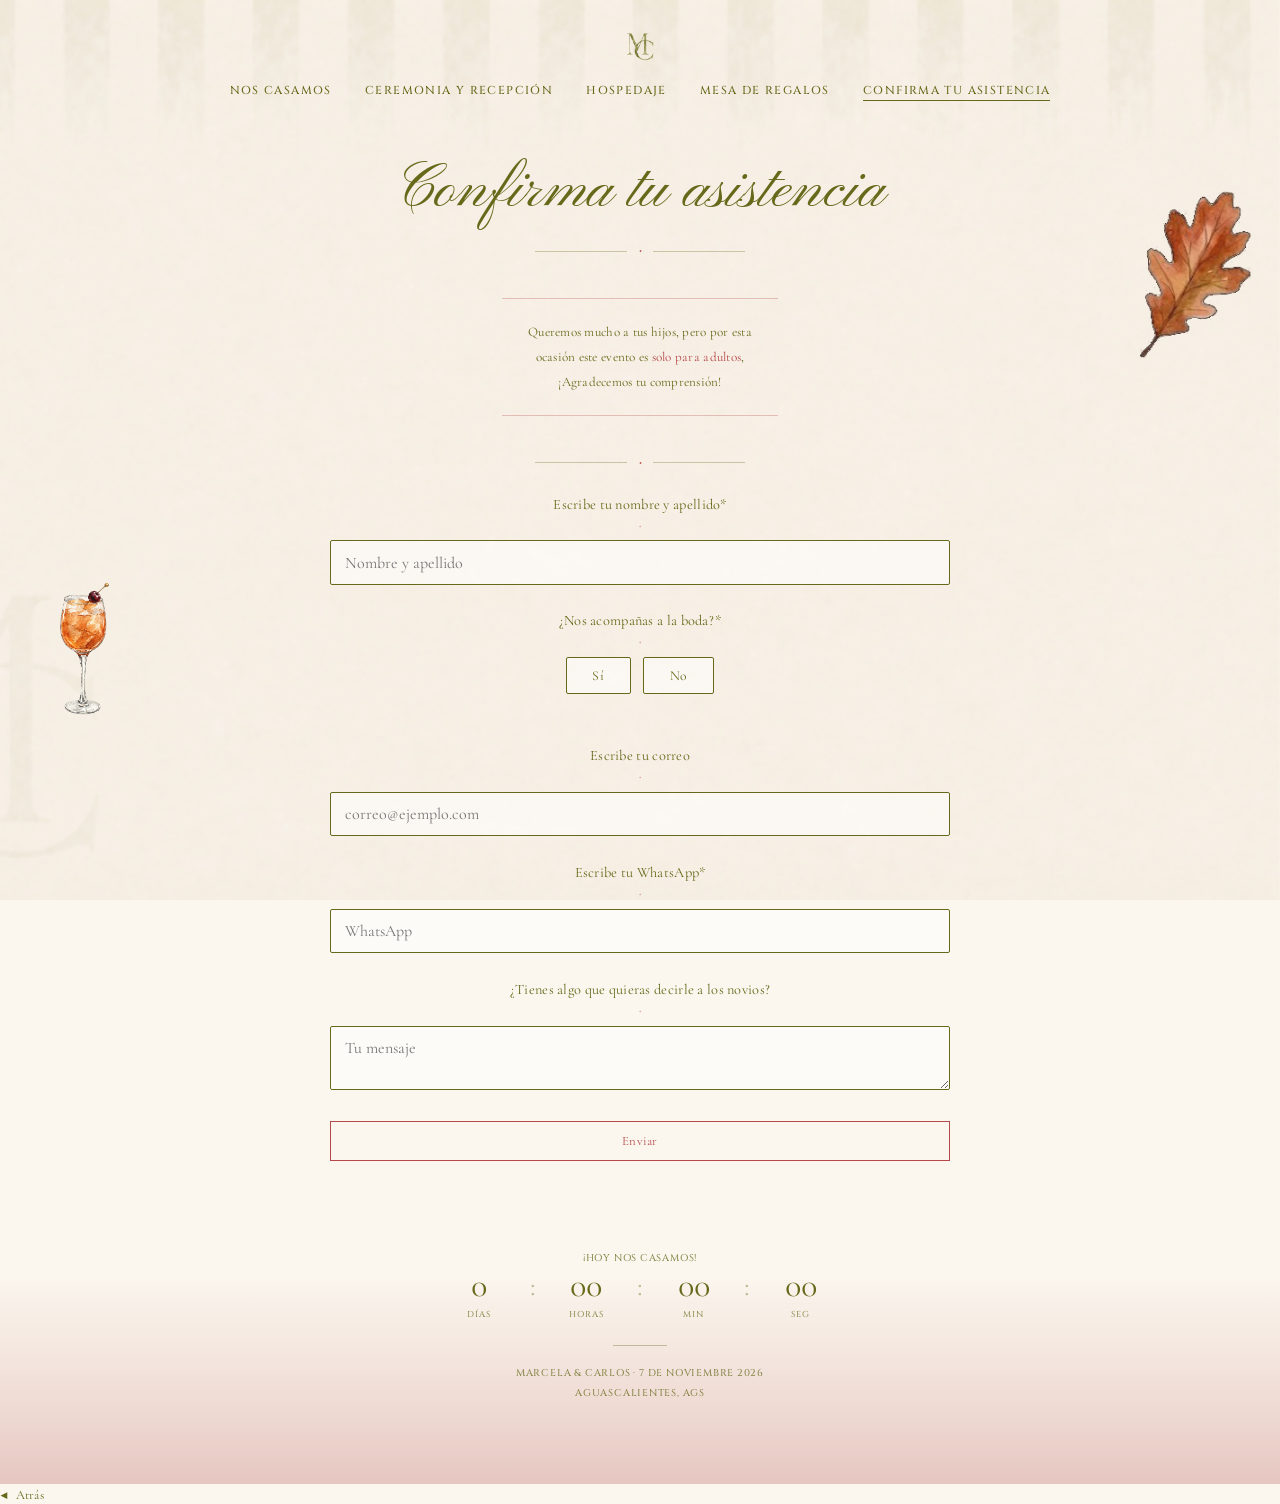
==== commit 90b34e2f: "Add files via upload" ====
--- a/confirma-asistencia.html
+++ b/confirma-asistencia.html
@@ -15,7 +15,7 @@
       <button class="hamburger" aria-label="Abrir menú"><span></span><span></span><span></span></button>
       <nav class="nav">
         <a href="nos-casamos.html">Nos casamos</a>
-        <a href="la-boda.html">Ceremonia y Recepción</a>
+        <a href="la-boda.html">Ceremonia y recepción</a>
         <a href="hospedaje.html">Hospedaje</a>
         <a href="mesa-de-regalos.html">Mesa de regalos</a>
         <a href="confirma-asistencia.html" class="active">Confirma tu asistencia</a>
@@ -28,7 +28,9 @@
       <form class="rsvp" id="rsvp-form">
         <h1 class="page-title">Confirma tu asistencia</h1>
 
+        <div class="divider" aria-hidden="true">&#9670;</div>
         <p class="nota-adultos">Queremos mucho a tus hijos, pero por esta ocasión este evento es <span class="hl">solo para adultos</span>, ¡Agradecemos tu comprensión!</p>
+        <div class="divider" aria-hidden="true">&#9670;</div>
 
         <div class="field">
           <label for="nombre">Escribe tu nombre y apellido*</label>
@@ -108,9 +110,9 @@
 
   <nav class="mobile-menu">
     <button class="close" aria-label="Cerrar menú">&times;</button>
-    <a href="index.html">Intro</a>
+    <a href="index.html">Inicio</a>
     <a href="nos-casamos.html">¡Nos casamos!</a>
-    <a href="la-boda.html">Ceremonia y Recepción</a>
+    <a href="la-boda.html">Ceremonia y recepción</a>
     <a href="hospedaje.html">Hospedaje</a>
     <a href="mesa-de-regalos.html">Mesa de regalos</a>
     <a href="confirma-asistencia.html">Confirma tu asistencia</a>
--- a/css/styles.css
+++ b/css/styles.css
@@ -3,17 +3,22 @@
    Hoja de estilos compartida
    ========================================================= */
 
+/* ===== Tipografías ===== */
+@font-face{ /* texto editorial */
+  font-family:'Cormorant Garamond';font-style:normal;font-weight:300 700;font-display:swap;
+  src:url('../fonts/CormorantGaramond-Roman.woff2') format('woff2');
+}
 @font-face{
-  font-family:'Judson';font-style:normal;font-weight:400;font-display:swap;
-  src:url('../fonts/Judson-Regular.woff2') format('woff2');
-}
-@font-face{
-  font-family:'Judson';font-style:italic;font-weight:400;font-display:swap;
-  src:url('../fonts/Judson-Italic.woff2') format('woff2');
-}
-@font-face{
-  font-family:'Luxurious Script';font-style:normal;font-weight:400;font-display:swap;
-  src:url('../fonts/LuxuriousScript-Regular.woff2') format('woff2');
+  font-family:'Cormorant Garamond';font-style:italic;font-weight:300 700;font-display:swap;
+  src:url('../fonts/CormorantGaramond-Italic.woff2') format('woff2');
+}
+@font-face{ /* script principal (títulos cursivos) */
+  font-family:'Pinyon Script';font-style:normal;font-weight:400;font-display:swap;
+  src:url('../fonts/PinyonScript-Regular.woff2') format('woff2');
+}
+@font-face{ /* small caps (navegación, subtítulos, footer) */
+  font-family:'Cinzel';font-style:normal;font-weight:400 900;font-display:swap;
+  src:url('../fonts/Cinzel.woff2') format('woff2');
 }
 
 :root{
@@ -21,6 +26,7 @@
   --olive-soft:#7c7f33;
   --terracotta:#B64949;   /* botones / acentos */
   --terracotta-dark:#9c3b3b;
+  --wine:#7a2f35;         /* banner tinto */
   --paper:#fbf7ef;        /* color base del papel */
   --ink:#5b5e1c;
   --max:1180px;
@@ -28,72 +34,67 @@
 
   /* === FOTO DE LA PORTADA ===
      Hay DOS fotos: una horizontal para desktop y una vertical para mobile.
+     Se muestran COMPLETAS (sin recorte); el fondo nuevo llena alrededor.
      Para cambiarlas, reemplaza estos archivos conservando el nombre:
-     assets/foto-novios-desktop.png  (horizontal)  y
-     assets/foto-novios-mobile.png   (vertical). */
-  --landing-photo:url('../assets/foto-novios-desktop.png');
+     assets/foto-novios-desktop.jpg  (horizontal)  y
+     assets/foto-novios-mobile.jpg   (vertical). */
+  --landing-photo:url('../assets/foto-novios-desktop.jpg');
 }
 
 *{box-sizing:border-box;}
 
-html{scroll-behavior:smooth;}
+html{overflow-x:clip;}
 
 body{
   margin:0;
   min-height:100vh;
-  font-family:'Judson',Georgia,serif;
+  font-family:'Cormorant Garamond',Georgia,serif;
   color:var(--olive);
   background-color:var(--paper);
   position:relative;
-  overflow-x:hidden;
+  overflow-x:clip;
   -webkit-font-smoothing:antialiased;
 }
 
-/* ---- Fondo de papel al 40% que cubre toda la pantalla ---- */
+/* ---- Fondo: vertical en mobile, horizontal en desktop ---- */
 body::before{
   content:"";
   position:fixed;
   inset:0;
   z-index:-2;
-  background-image:url('../assets/FondoMobile.png');
+  background-image:url('../assets/fondo-mobile.png');
   background-size:cover;
-  background-position:center;
+  background-position:center top;
   background-repeat:no-repeat;
-  opacity:.4;
+  opacity:1;
   pointer-events:none;
+  transform:translateZ(0);
+  backface-visibility:hidden;
 }
 @media(min-width:768px){
-  body::before{ background-image:url('../assets/FondoDesktop.png'); }
-}
-/* capa de color para que el papel translúcido no se vea gris */
-body::after{
-  content:"";
-  position:fixed;
-  inset:0;
-  z-index:-3;
-  background:var(--paper);
-  pointer-events:none;
+  body::before{ background-image:url('../assets/fondo-desktop.png'); }
 }
 
 /* ===================== TIPOGRAFÍA ===================== */
 .script{
-  font-family:'Luxurious Script',cursive;
+  font-family:'Pinyon Script',cursive;
   color:var(--olive);
   font-weight:400;
-  line-height:.95;
+  line-height:1.05;
   letter-spacing:.01em;
 }
 h1.page-title{
-  font-family:'Luxurious Script',cursive;
+  font-family:'Pinyon Script',cursive;
   font-weight:400;
   color:var(--olive);
   text-align:center;
-  margin:.2em 0 .35em;
-  line-height:.9;
-  font-size:clamp(3.6rem,13vw,7rem);
+  margin:.1em 0 .3em;
+  line-height:1.04;
+  padding:.06em .1em;
+  font-size:clamp(2.2rem,7vw,3.9rem);
 }
 .eyebrow{
-  font-family:'Judson',serif;
+  font-family:'Cormorant Garamond',serif;
   letter-spacing:var(--nav-letter);
   text-transform:none;
   font-size:clamp(.85rem,2.4vw,1.05rem);
@@ -101,7 +102,7 @@
   text-align:center;
 }
 .lead{
-  font-family:'Judson',serif;
+  font-family:'Cormorant Garamond',serif;
   letter-spacing:.06em;
   text-transform:none;
   text-align:center;
@@ -132,12 +133,13 @@
   flex-wrap:wrap;
 }
 .nav a{
-  font-family:'Judson',serif;
+  font-family:'Cinzel',serif;
+  font-weight:500;
   text-transform:uppercase;
-  letter-spacing:var(--nav-letter);
+  letter-spacing:.12em;
   text-decoration:none;
   color:var(--olive);
-  font-size:.82rem;
+  font-size:.72rem;
   padding-bottom:2px;
   border-bottom:1px solid transparent;
   transition:border-color .25s,opacity .25s;
@@ -167,12 +169,8 @@
   position:fixed;
   inset:0;
   z-index:40;
-  /* Fondo de rayas verticales (olivo 10%) sobre papel crema */
-  background:
-    repeating-linear-gradient(90deg,
-      rgba(102,105,26,.10) 0px, rgba(102,105,26,.10) 29px,
-      transparent 29px, transparent 58px),
-    #fbf7ef;
+  /* Fondo: imagen de papel crema */
+  background:url('../assets/fondo-mobile.png') center top / cover no-repeat, #fbf7ef;
   display:flex;
   flex-direction:column;
   align-items:center;
@@ -183,11 +181,12 @@
 }
 .mobile-menu.open{opacity:1;visibility:visible;}
 .mobile-menu a{
-  font-family:'Judson',serif;
+  font-family:'Cinzel',serif;
+  font-weight:500;
   text-transform:uppercase;
-  letter-spacing:var(--nav-letter);
+  letter-spacing:.14em;
   text-decoration:none;color:var(--olive);
-  font-size:clamp(1.05rem,4.6vw,1.3rem);
+  font-size:clamp(.95rem,4.2vw,1.2rem);
 }
 .mobile-menu .close{
   position:absolute;top:1.4rem;right:1.5rem;
@@ -211,7 +210,7 @@
   width:100%;
   max-width:var(--max);
   margin:0 auto;
-  padding:0 1.4rem;
+  padding:clamp(1.6rem,4.2vw,2.6rem) 1.4rem 0;
   flex:1;
 }
 section.block{padding:2.4rem 0;}
@@ -219,7 +218,7 @@
 /* ===================== BOTONES ===================== */
 .btn{
   display:inline-block;
-  font-family:'Judson',serif;
+  font-family:'Cormorant Garamond',serif;
   text-transform:none;
   letter-spacing:.02em;
   font-size:.8rem;
@@ -245,7 +244,7 @@
   justify-content:flex-end;
   gap:1rem;
   padding:1.2rem 1.6rem 1.6rem;
-  font-family:'Judson',serif;
+  font-family:'Cormorant Garamond',serif;
   text-transform:none;
   letter-spacing:.02em;
   font-size:.8rem;
@@ -299,23 +298,21 @@
   z-index:-1;
   background-image:var(--landing-photo);
   background-size:cover;
-  background-position:center bottom;
+  background-position:center;
   background-repeat:no-repeat;
 }
-/* en mobile se usa UNA sola foto vertical que llena toda la pantalla (cover).
-   La imagen ya viene diseñada a proporcion de celular (9:19.5), centrada y con
-   aire en las orillas, asi que se recorta apenas el borde en algunos telefonos. */
+/* en mobile: la foto vertical llena toda la pantalla (arriba y abajo);
+   se recorta apenas los lados. */
 @media(max-width:767px){
   .landing__bg{
     --landing-photo:url('../assets/foto-novios-mobile.jpg');
     position:absolute;
     background:var(--landing-photo) center / cover no-repeat;
-    background-color:#f3efe7;
   }
 }
 .landing__bg::after{ /* leve velo arriba para legibilidad del texto */
   content:"";position:absolute;inset:0;
-  background:linear-gradient(to bottom,rgba(247,249,247,.55) 0%,rgba(247,249,247,.15) 40%,transparent 60%);
+  background:linear-gradient(to bottom,rgba(247,249,247,.45) 0%,rgba(247,249,247,.1) 35%,transparent 55%);
 }
 .landing .site-header{padding-top:1.4rem;}
 .landing-hero{
@@ -325,7 +322,7 @@
 }
 .landing-hero .save{margin-bottom:.4rem;}
 .landing-hero .names{
-  font-family:'Luxurious Script',cursive;
+  font-family:'Pinyon Script',cursive;
   font-size:clamp(3.4rem,11vw,6.2rem);
   line-height:.9;
   margin:.1em 0 .35em;
@@ -343,9 +340,26 @@
 .casamos{
   text-align:center;
   max-width:760px;margin:0 auto;
-  padding:1rem 1rem 2rem;
-}
-.casamos .page-title{font-size:clamp(3rem,11vw,6rem);}
+  padding:clamp(1rem,3vw,1.6rem) 1rem 2rem;
+}
+.casamos .page-title{font-size:clamp(1.9rem,6vw,3rem);}
+.casamos .names-title{font-size:clamp(3.6rem,13vw,6.6rem);margin:.6rem 0 .2rem;}
+.casamos .names-title .amp{display:inline-block;font-size:.6em;margin:-.15em 0;}
+
+/* ---- utilidades reutilizables (small caps, divisor) ---- */
+.eyebrow-sc{
+  font-family:'Cinzel',serif;font-weight:600;text-transform:uppercase;
+  letter-spacing:.12em;font-size:clamp(.68rem,1.9vw,.8rem);
+  color:var(--olive);line-height:1.7;margin:.2rem 0;
+}
+.divider{
+  display:flex;align-items:center;justify-content:center;gap:.7rem;
+  max-width:210px;margin:1rem auto;color:var(--terracotta);
+  font-size:.62rem;line-height:1;
+}
+.divider::before,.divider::after{
+  content:"";flex:1;height:1px;background:var(--olive);opacity:.32;
+}
 .casamos .sub{letter-spacing:.02em;text-transform:none;margin:.2rem 0 1.4rem;font-size:clamp(.85rem,2.4vw,1rem);}
 .casamos .junto{letter-spacing:.02em;text-transform:none;margin:1.4rem 0;font-size:clamp(.85rem,2.4vw,1rem);}
 .padres{
@@ -361,35 +375,113 @@
 }
 @media(min-width:880px){ .boda-grid{grid-template-columns:1fr 1fr;gap:4rem;align-items:start;} }
 .boda-col h2{
-  font-family:'Judson',serif;font-weight:400;text-transform:uppercase;
-  letter-spacing:.04em;font-size:clamp(1.7rem,5.2vw,2.2rem);margin:.2rem 0 1rem;
+  font-family:'Cinzel',serif;font-weight:600;text-transform:uppercase;
+  letter-spacing:.04em;font-size:clamp(1.15rem,3.6vw,1.5rem);margin:.2rem 0 1rem;
 }
 .boda-col h3{
-  font-family:'Judson',serif;font-weight:400;text-transform:uppercase;
-  letter-spacing:.08em;font-size:clamp(1.05rem,3.4vw,1.35rem);margin:1.4rem 0 .3rem;
+  font-family:'Cinzel',serif;font-weight:600;text-transform:uppercase;
+  letter-spacing:.06em;font-size:clamp(.9rem,2.6vw,1.05rem);margin:1.4rem 0 .3rem;
 }
 .boda-col .meta{margin:.15rem 0;}
 .boda-col .meta.dir{font-style:italic;color:var(--olive-soft);}
 .boda-col .meta.time{font-weight:400;letter-spacing:.05em;}
-.venue-img{width:100%;border-radius:2px;display:block;margin:.6rem 0;box-shadow:0 6px 22px rgba(80,80,40,.10);}
+.venue-img{width:100%;border-radius:0;display:block;margin:.6rem 0;}
 .tiny-btn{font-size:.66rem;padding:.45rem .9rem;letter-spacing:.02em;margin-top:.4rem;}
 
 /* Dresscode */
 .dresscode{text-align:center;margin:3.5rem auto 1rem;max-width:680px;}
-.dresscode .page-title{font-size:clamp(2.8rem,10vw,5.5rem);}
+.dresscode .page-title{font-size:clamp(2.2rem,7.5vw,3.9rem);}
 .dresscode .formal{letter-spacing:.02em;text-transform:none;font-weight:400;margin:.2rem 0 1.2rem;}
 .dresscode p{letter-spacing:.02em;text-transform:none;font-size:.85rem;line-height:1.8;margin:.4rem 0;}
 .palette{display:flex;justify-content:center;gap:.7rem;margin:1.3rem 0;}
 .palette span{width:26px;height:26px;border-radius:50%;display:block;box-shadow:0 1px 4px rgba(0,0,0,.18);}
 .dresscode .btns{display:flex;flex-direction:column;gap:.6rem;max-width:320px;margin:1.2rem auto 0;}
 
+/* ===================== ITINERARIO (Ceremonia y recepción) ===================== */
+.itin{
+  display:grid;grid-template-columns:1fr;gap:2.6rem;
+  max-width:940px;margin:1.4rem auto 0;
+}
+@media(min-width:880px){
+  .itin{grid-template-columns:1fr 1fr;gap:3.6rem;align-items:start;}
+}
+/* --- línea de tiempo --- */
+.timeline{list-style:none;margin:0;padding:0;position:relative;text-align:left;}
+.timeline::before{
+  content:"";position:absolute;left:5px;top:.5rem;bottom:.5rem;width:1px;
+  background:rgba(102,105,26,.4);
+}
+.tl-item{position:relative;padding:0 0 2.3rem 1.8rem;}
+.tl-item:last-child{padding-bottom:0;}
+.tl-item::before{
+  content:"\25C6";position:absolute;left:-1px;top:.05em;
+  color:var(--terracotta);font-size:.72rem;line-height:1;
+}
+.tl-time{
+  font-family:'Cormorant Garamond',serif;font-weight:600;
+  font-size:clamp(1.1rem,3.4vw,1.35rem);color:var(--olive);display:block;line-height:1;
+}
+.tl-event{
+  font-family:'Cinzel',serif;font-weight:600;text-transform:uppercase;
+  letter-spacing:.08em;font-size:.78rem;color:var(--olive);margin:.4rem 0 .1rem;
+}
+.tl-venue{
+  font-family:'Cormorant Garamond',serif;font-size:.98rem;line-height:1.4;
+  color:var(--olive-soft);margin:0;
+}
+.tl-img{width:150px;max-width:62%;display:block;margin:.75rem 0 0;border-radius:3px;}
+.tl-loc{margin:.75rem 0 0;}
+.tl-item--end .tl-time{opacity:.75;}
+/* En MOBILE el itinerario va centrado (sin línea lateral) */
+@media(max-width:767px){
+  .timeline{text-align:center;}
+  .timeline::before{display:none;}
+  .tl-item{padding:0 0 2.4rem;}
+  .tl-item::before{position:static;display:block;margin:0 auto .4rem;}
+  .tl-img{margin-left:auto;margin-right:auto;}
+}
+
+/* --- dress code + Marquella --- */
+.dresscode-new{text-align:center;}
+.dresscode-new .dc-formal{font-size:clamp(2rem,6.5vw,2.8rem);margin:.05rem 0 .1rem;}
+.dc-h{
+  font-family:'Cinzel',serif;font-weight:600;text-transform:uppercase;
+  letter-spacing:.08em;font-size:.82rem;color:var(--olive);margin:1.2rem 0 .3rem;
+}
+.dc-cta{margin-top:.6rem !important;}
+.dresscode-new > p{
+  font-family:'Cormorant Garamond',serif;font-size:.92rem;line-height:1.65;
+  color:var(--olive);max-width:34ch;margin:.2rem auto;
+}
+.marquella-box{
+  border:1px solid rgba(102,105,26,.45);border-radius:11px;
+  padding:1.3rem 1.25rem 1.5rem;margin-top:1.9rem;text-align:center;
+}
+.marquella-box .divider{margin:.2rem auto .5rem;}
+.marquella-logo{
+  display:block;width:100%;max-width:230px;height:auto;
+  margin:12px auto;
+}
+.marquella-box p:not(.eyebrow-sc){
+  font-family:'Cormorant Garamond',serif;font-size:.86rem;line-height:1.65;
+  color:var(--olive);margin:.5rem auto;max-width:36ch;
+}
+.marquella-box .btn-ig{
+  display:inline-flex;margin-top:.8rem;
+  background:transparent;color:var(--wine);border-color:var(--wine);
+}
+.marquella-box .btn-ig:hover,.marquella-box .btn-ig:focus-visible{
+  background:var(--wine);color:var(--paper);border-color:var(--wine);
+}
+
 /* ===================== HOSPEDAJE ===================== */
 .hospedaje-intro{text-align:center;margin-bottom:2.6rem;}
 .hotels{display:grid;grid-template-columns:1fr;gap:3rem;}
 @media(min-width:880px){ .hotels{grid-template-columns:1fr 1fr;gap:4rem;} }
+.hotel-cta{margin-top:1.1rem;}
 .hotel-card h2{
-  font-family:'Judson',serif;font-weight:400;letter-spacing:.04em;
-  text-transform:uppercase;font-size:clamp(1.4rem,4.5vw,2rem);margin:.8rem 0 .3rem;
+  font-family:'Cinzel',serif;font-weight:600;letter-spacing:.03em;
+  text-transform:uppercase;font-size:clamp(1.1rem,3.4vw,1.5rem);margin:.8rem 0 .3rem;
 }
 .hotel-card.r{text-align:right;}
 .hotel-card.r .btn{}
@@ -398,17 +490,51 @@
 
 /* ===================== MESA DE REGALOS ===================== */
 .regalos{text-align:center;max-width:680px;margin:1rem auto;}
-.regalos .page-title{font-size:clamp(2.8rem,11vw,6rem);}
+.regalos .page-title{font-size:clamp(2rem,6.5vw,3.5rem);}
 .regalos p{letter-spacing:.02em;text-transform:none;font-size:.85rem;line-height:1.8;margin:1rem auto 1.6rem;max-width:48ch;}
 .regalos .btns{display:flex;flex-direction:column;gap:.7rem;max-width:380px;margin:0 auto;}
+/* viñeta de diamante en botones de mesa de regalos */
+.btns-gift .btn{position:relative;}
+.btns-gift .btn::before{
+  content:"\2756";color:var(--terracotta);
+  margin-right:.55rem;font-size:.8em;vertical-align:.05em;
+}
+/* bloque de cuenta / CLABE */
+.cuenta{margin-top:2rem;}
+.cuenta .divider{margin:.8rem auto;}
+.cuenta-intro{font-family:'Cormorant Garamond',serif;font-size:.95rem;color:var(--olive);margin:0 0 .5rem;}
+.cuenta-nombre{
+  font-family:'Cormorant Garamond',serif;font-weight:600;
+  font-size:clamp(1.05rem,3.2vw,1.35rem);letter-spacing:.02em;color:var(--olive);margin:.2rem 0;
+}
+.cuenta-nombre .d{color:var(--terracotta);font-size:.5em;vertical-align:.28em;margin:0 .55rem;}
+.clabe-box{
+  display:inline-flex;align-items:center;gap:.95rem;max-width:100%;
+  border:1px solid rgba(102,105,26,.45);border-radius:9px;
+  padding:.85rem 1.25rem;margin:.4rem auto 0;box-sizing:border-box;
+}
+.clabe-ico{color:var(--olive);flex:0 0 auto;display:flex;}
+.clabe-text{
+  display:flex;flex-direction:column;text-align:left;
+  border-left:1px solid rgba(102,105,26,.3);padding-left:.95rem;
+}
+.clabe-label{font-family:'Cormorant Garamond',serif;font-size:.9rem;color:var(--olive);opacity:.85;line-height:1.4;}
+.clabe-num{
+  font-family:'Cormorant Garamond',serif;font-weight:600;
+  font-size:clamp(1.05rem,4vw,1.35rem);letter-spacing:.05em;color:var(--olive);line-height:1.3;
+}
 
 /* ===================== CONFIRMA ASISTENCIA ===================== */
 .rsvp{max-width:620px;margin:0 auto;text-align:center;}
-.rsvp .page-title{font-size:clamp(2.6rem,11vw,5.5rem);}
+.rsvp .page-title{font-size:clamp(2.2rem,7.5vw,3.9rem);}
 .field{margin:1.6rem 0;}
-.field label{display:block;letter-spacing:.02em;text-transform:none;font-size:.85rem;margin-bottom:.7rem;line-height:1.5;}
+.field label{display:block;letter-spacing:.02em;text-transform:none;font-size:.9rem;margin-bottom:.7rem;line-height:1.5;}
+.field label::after{
+  content:"\25C6";display:block;color:var(--terracotta);opacity:.6;
+  font-size:.48rem;line-height:1;margin:.4rem auto 0;
+}
 .field input,.field textarea{
-  width:100%;font-family:'Judson',serif;font-size:1rem;color:var(--olive);
+  width:100%;font-family:'Cormorant Garamond',serif;font-size:1rem;color:var(--olive);
   background:rgba(255,255,255,.55);border:1px solid var(--olive);
   padding:.7rem .9rem;border-radius:2px;
 }
@@ -416,7 +542,7 @@
 .field input:focus,.field textarea:focus{outline:2px solid var(--olive-soft);outline-offset:1px;}
 .yesno{display:flex;justify-content:center;gap:.8rem;}
 .yesno button{
-  font-family:'Judson',serif;text-transform:none;letter-spacing:.02em;
+  font-family:'Cormorant Garamond',serif;text-transform:none;letter-spacing:.02em;
   font-size:.85rem;color:var(--olive);background:rgba(255,255,255,.5);
   border:1px solid var(--olive);padding:.55rem 1.6rem;cursor:pointer;border-radius:2px;
   transition:background .2s,color .2s;
@@ -427,7 +553,7 @@
 /* ===================== GRACIAS ===================== */
 .gracias{text-align:center;max-width:640px;margin:0 auto;padding-top:1rem;}
 .gracias .deco{width:120px;margin:0 auto 1rem;display:block;}
-.gracias .page-title{font-size:clamp(2.3rem,9vw,5rem);overflow-wrap:break-word;}
+.gracias .page-title{font-size:clamp(2rem,7vw,3.6rem);overflow-wrap:break-word;}
 .gracias p{letter-spacing:.02em;text-transform:none;font-size:.85rem;line-height:1.9;margin:1.2rem 0;}
 .gracias .mono{width:54px;margin:1.4rem auto 0;display:block;}
 
@@ -469,9 +595,9 @@
   margin:0 auto 1.1rem;border:0;
 }
 .site-footer p{
-  font-family:'Judson',serif;
+  font-family:'Cinzel',serif;font-weight:500;
   letter-spacing:.08em;text-transform:uppercase;
-  font-size:.72rem;color:var(--olive);opacity:.75;line-height:1.9;margin:0;
+  font-size:.62rem;color:var(--olive);opacity:.75;line-height:2;margin:0;
 }
 @media(min-width:768px){ .site-footer{padding:4rem 1.4rem 5rem;} }
 
@@ -500,7 +626,6 @@
   opacity:0;
   transform:translateY(26px);
   transition:opacity .8s ease, transform .8s cubic-bezier(.2,.7,.2,1);
-  will-change:opacity,transform;
 }
 .reveal.is-visible{opacity:1;transform:none;}
 @media(prefers-reduced-motion:reduce){
@@ -536,23 +661,23 @@
 /* ===================== CUENTA REGRESIVA (footer) ===================== */
 .countdown{text-align:center;margin:0 auto 1.6rem;}
 .cd-label{
-  font-family:'Judson',serif;text-transform:uppercase;letter-spacing:.1em;
-  font-size:.72rem;color:var(--olive);opacity:.8;margin:0 0 .7rem;
+  font-family:'Cinzel',serif;font-weight:500;text-transform:uppercase;letter-spacing:.14em;
+  font-size:.64rem;color:var(--olive);opacity:.8;margin:0 0 .7rem;
 }
 .cd-grid{display:flex;justify-content:center;gap:clamp(.8rem,4vw,1.6rem);}
 .cd-grid > div{display:flex;flex-direction:column;align-items:center;min-width:50px;}
 .cd-num{
-  font-family:'Judson',serif;font-weight:400;
+  font-family:'Cormorant Garamond',serif;font-weight:400;
   font-size:clamp(1.7rem,6vw,2.1rem);color:var(--olive);line-height:1;
   font-variant-numeric:tabular-nums;
 }
 .cd-sep{
-  font-family:'Judson',serif;color:var(--olive);opacity:.4;
+  font-family:'Cormorant Garamond',serif;color:var(--olive);opacity:.4;
   font-size:clamp(1.4rem,5vw,1.8rem);line-height:1;align-self:flex-start;margin-top:.1em;
 }
 .cd-unit{
-  font-family:'Judson',serif;text-transform:uppercase;letter-spacing:.1em;
-  font-size:.6rem;color:var(--olive);opacity:.7;margin-top:.4rem;
+  font-family:'Cinzel',serif;font-weight:500;text-transform:uppercase;letter-spacing:.1em;
+  font-size:.54rem;color:var(--olive);opacity:.7;margin-top:.4rem;
 }
 
 /* ===================== INTRO / CORTINILLA ===================== */
@@ -626,7 +751,7 @@
 
 /* select con estilo igual a los inputs */
 .field select{
-  width:100%;font-family:'Judson',serif;font-size:1rem;color:var(--olive);
+  width:100%;font-family:'Cormorant Garamond',serif;font-size:1rem;color:var(--olive);
   background-color:rgba(255,255,255,.55);
   border:1px solid var(--olive);padding:.7rem 2.2rem .7rem .9rem;border-radius:2px;
   -webkit-appearance:none;-moz-appearance:none;appearance:none;cursor:pointer;
@@ -642,7 +767,7 @@
 /* ===================== VOLVER AL INTRO ===================== */
 .volver{
   display:inline-block;margin-top:1.6rem;
-  font-family:'Judson',serif;text-transform:none;letter-spacing:.02em;
+  font-family:'Cormorant Garamond',serif;text-transform:none;letter-spacing:.02em;
   font-size:.8rem;color:var(--olive);text-decoration:none;
   border-bottom:1px solid var(--olive);padding-bottom:3px;
   transition:opacity .25s;
@@ -656,15 +781,15 @@
 .boda-col--misa .venue-cta{ text-align:center; }
 
 @media(max-width:767px){
-  /* 1) Títulos de sección más grandes — SOLO mobile (130pt) */
+  /* 1) Títulos de sección — SOLO mobile */
   .casamos .page-title,
   .dresscode .page-title,
   .regalos .page-title,
   .rsvp .page-title,
   .gracias .page-title,
   h1.page-title{
-    font-size:75pt;
-    line-height:.9;
+    font-size:clamp(2rem,8.5vw,2.9rem);
+    line-height:1.02;
     overflow-wrap:break-word;
     word-break:break-word;
   }
@@ -693,11 +818,10 @@
 .reveal-img{
   opacity:0;
   transform:translateY(22px) scale(.96);
-  filter:blur(6px) saturate(.72);
+  filter:blur(4px) saturate(.8);
   transition:opacity 1s ease,
              transform 1.15s cubic-bezier(.2,.7,.2,1),
              filter 1.15s ease;
-  will-change:opacity,transform,filter;
 }
 .reveal-img.is-visible{
   opacity:1;
@@ -713,7 +837,7 @@
   display:inline-flex;
   align-items:center;
   gap:.4rem;
-  font-family:'Judson',serif;
+  font-family:'Cormorant Garamond',serif;
   text-transform:none;
   letter-spacing:.02em;
   font-size:.8rem;
@@ -730,7 +854,7 @@
   margin:2.6rem auto;
   padding:1.3rem 1.4rem;
   text-align:center;
-  font-family:'Judson',serif;
+  font-family:'Cormorant Garamond',serif;
   text-transform:none;
   letter-spacing:.02em;
   font-size:.82rem;
@@ -746,54 +870,76 @@
    siempre enmarcando la columna central sin importar el ancho. */
 .page > .container{ position:relative; z-index:0; }
 .casamos, .regalos, .gracias, .boda-col, .hotels{ position:relative; }
-.dec{ position:absolute; z-index:-1; pointer-events:none; opacity:.96; }
-
-/* Jarrones de "Gracias" e imágenes en flujo (van centradas, no estorban) */
-.gracias .deco{ width:clamp(98px,26vw,138px); }
+.dec{ position:absolute; z-index:-1; pointer-events:none; opacity:.92; max-width:42vw; }
+
+/* imágenes en flujo (centradas, no estorban) */
+.gracias .deco{ width:clamp(98px,26vw,150px); }
 .dresscode .velas{ display:block; width:clamp(78px,20vw,108px); margin:1.6rem auto .1rem; }
 
-/* --- Nos casamos --- */
-.page--casamos .dec-hoja-tr{ top:-2px;   right:-16px; width:clamp(54px,13vw,80px); }
-.page--casamos .dec-enred  { top:46%;    left:-28px;  width:clamp(60px,16vw,88px); }
-.page--casamos .dec-martini{ bottom:-8px; right:-6px;  width:clamp(54px,14vw,78px); }
-
-/* --- La boda --- */
-.page--laboda .dec-drink  { bottom:12%; left:-10px;  width:clamp(52px,13vw,76px); }
-.page--laboda .dec-lampara{ top:7%;     right:-10px; width:clamp(72px,18vw,104px); }
-
-/* --- Hospedaje --- */
-.page--hospedaje .dec-hoja-tl{ top:-2px; left:-18px; width:clamp(54px,13vw,80px); transform:scaleX(-1) rotate(6deg); }
-.page--hospedaje .dec-hoja-tr{ top:62px; right:-18px; width:clamp(54px,13vw,80px); }
-.page--hospedaje .dec-jarrones{ top:49%; right:-22px; width:clamp(74px,19vw,108px); }
-
-/* --- Mesa de regalos --- */
-.page--regalos .dec-enred    { top:-8px;  left:-26px; width:clamp(60px,16vw,88px); }
-.page--regalos .dec-martini-sm{ top:52%;  left:-14px; width:clamp(38px,10vw,54px); }
-.page--regalos .dec-hoja-br  { bottom:-8px; right:-18px; width:clamp(54px,13vw,80px); }
-
-/* --- Confirma asistencia --- */
-.page--rsvp .dec-drink4{ top:62px;  left:-18px; width:clamp(60px,15vw,86px); }
-.page--rsvp .dec-hoja-r{ top:120px; right:-16px; width:clamp(54px,13vw,80px); }
-
-/* --- Gracias --- */
-.page--gracias .dec-hoja-tl{ top:-2px; left:-14px; width:clamp(54px,13vw,80px); }
-.page--gracias .dec-hoja-tr{ top:10px; right:-14px; width:clamp(54px,13vw,80px); transform:scaleX(-1); }
-
-/* En desktop: tamaños armónicos (más chicos) para las piezas grandes */
+/* ---- TAMAÑOS CONSISTENTES POR TIPO (mobile-first) ---- */
+.dec-enred,.dec-jarrones{ width:clamp(104px,28vw,150px); }        /* colgantes grandes */
+.dec-lampara{ width:clamp(94px,24vw,132px); }
+.dec-martini,.dec-martini-sm,.dec-drink,.dec-drink4{ width:clamp(72px,18vw,104px); }
+.dec-hoja-tl,.dec-hoja-tr,.dec-hoja-br,.dec-hoja-r{ width:clamp(64px,16vw,94px); }
+
+/* ---- POSICIONES POR PÁGINA (en esquinas, detrás del texto) ---- */
+.page--casamos .dec-hoja-tr{ top:2px;    right:-18px; }
+.page--casamos .dec-enred  { top:44%;    left:-40px;  }
+.page--casamos .dec-martini{ bottom:0;   right:-14px; }
+
+.page--laboda .dec-enred  { top:-12px;  left:-46px;  }
+.page--laboda .dec-lampara{ top:6px;    right:-20px; }
+
+.page--hospedaje .dec-hoja-tl { top:2px;   left:-26px; transform:scaleX(-1) rotate(6deg); }
+.page--hospedaje .dec-hoja-tr { top:2px;   right:-26px; }
+.page--hospedaje .dec-jarrones{ bottom:6%; right:-30px; }
+
+.page--regalos .dec-enred     { top:-12px;   left:-46px; }
+.page--regalos .dec-martini-sm{ top:44%;     left:-20px; }
+.page--regalos .dec-hoja-br   { bottom:-6px; right:-22px; }
+
+.page--rsvp .dec-drink4{ top:44%;  left:-26px; }
+.page--rsvp .dec-hoja-r{ top:80px;  right:-24px; }
+
+.page--gracias .dec-hoja-tl{ top:-2px; left:-16px; }
+.page--gracias .dec-hoja-tr{ top:10px; right:-16px; transform:scaleX(-1); }
+
+/* ---- DESKTOP: más vistosas (hay margen de sobra) ---- */
 @media(min-width:768px){
-  .page--laboda .dec-lampara{ top:1%; right:-40px; width:clamp(96px,9vw,128px); }
-  .page--casamos .dec-enred,
-  .page--regalos .dec-enred{ width:clamp(78px,7vw,104px); }
-  .page--hospedaje .dec-jarrones{ width:clamp(96px,9vw,124px); top:52%; right:-86px; }
-  .gracias .deco{ width:clamp(108px,10vw,140px); }
-}
-
-/* En MOBILE, "Nos casamos": sacar las decoraciones del texto.
-   Hoja arriba del título; enredadera y martini en la zona vacía bajo los nombres. */
+  .dec-enred,.dec-jarrones{ width:clamp(160px,15vw,240px); }
+  .dec-lampara{ width:clamp(140px,13vw,200px); }
+  .dec-martini,.dec-martini-sm,.dec-drink,.dec-drink4{ width:clamp(104px,9vw,150px); }
+  .dec-hoja-tl,.dec-hoja-tr,.dec-hoja-br,.dec-hoja-r{ width:clamp(96px,9vw,150px); }
+
+  .page--laboda .dec-enred  { top:-16px; left:-70px; }
+  .page--laboda .dec-lampara{ top:1%; right:-46px; }
+  .page--hospedaje .dec-jarrones{ bottom:5%; right:-150px; }
+  .page--casamos .dec-enred { top:40%; left:-90px; }
+  .page--casamos .dec-martini{ right:-70px; }
+  .page--regalos .dec-enred { left:-160px; }
+  .gracias .deco{ width:clamp(120px,10vw,150px); }
+}
+
+/* ---- MOBILE "Nos casamos": decoraciones fuera del texto ---- */
 @media(max-width:767px){
-  .page--casamos .dec-hoja-tr{ top:auto; bottom:100%; right:8px; margin-bottom:14px; width:clamp(46px,12vw,62px); }
-  .page--casamos .dec-enred  { top:100%; left:6px;  margin-top:14px; width:clamp(46px,12vw,58px); }
-  .page--casamos .dec-martini{ bottom:auto; top:100%; right:18px; margin-top:34px; width:clamp(46px,12vw,60px); }
+  .page--casamos .dec-hoja-tr{ top:auto; bottom:100%; right:8px; margin-bottom:14px; width:clamp(58px,15vw,80px); }
+  .page--casamos .dec-enred  { top:100%; left:2px;  margin-top:16px; width:clamp(70px,18vw,96px); }
+  .page--casamos .dec-martini{ bottom:auto; top:100%; right:10px; margin-top:40px; width:clamp(64px,16vw,88px); }
+  /* título del Itinerario un poco más chico en móvil */
+  .page--laboda .page-title{ font-size:clamp(2.1rem,8vw,3rem); }
+  /* "Marcela & Carlos" se queda GRANDE en móvil */
+  .casamos .names-title{ font-size:clamp(3.4rem,15vw,4.8rem); }
+  /* en móvil el timeline va a la izquierda: dejo solo la lámpara (esquina derecha vacía)
+     y escondo la enredadera para no tapar los horarios */
+  .page--laboda .dec-enred { display:none; }
+  .page--laboda .dec-lampara{ top:4px; right:-24px; }
+  /* Mesa de regalos: el florido de la "M" llega a la esquina, escondo la enredadera en móvil */
+  .page--regalos .dec-enred{ display:none; }
+  /* Confirma: hoja más a la esquina y abajo del título */
+  .page--rsvp .dec-hoja-r{ top:150px; right:-40px; }
+  /* Hospedaje: hojas más a las esquinas para no rozar el título */
+  .page--hospedaje .dec-hoja-tl{ top:-6px; left:-34px; }
+  .page--hospedaje .dec-hoja-tr{ top:-6px; right:-34px; }
 }
 
 /* ===================== AJUSTES FINALES (contenido) ===================== */
@@ -806,7 +952,7 @@
 /* Itinerario de la boda */
 .itinerario{ max-width:340px; margin:2.8rem auto .4rem; text-align:center; }
 .itinerario .it-title{
-  font-family:'Luxurious Script',cursive;
+  font-family:'Pinyon Script',cursive;
   color:var(--olive);
   font-size:clamp(2.1rem,8vw,2.9rem);
   line-height:1; margin:0 0 1rem;
@@ -819,11 +965,11 @@
 }
 .itinerario li:last-child{ border-bottom:0; }
 .itinerario .hora{
-  font-family:'Judson',serif; color:var(--terracotta);
+  font-family:'Cormorant Garamond',serif; color:var(--terracotta);
   font-size:1.05rem; min-width:78px; text-align:right;
 }
 .itinerario .evento{
-  font-family:'Judson',serif; text-transform:none;
+  font-family:'Cormorant Garamond',serif; text-transform:none;
   letter-spacing:.02em; color:var(--olive);
   font-size:.82rem; min-width:96px; text-align:left;
 }
@@ -838,7 +984,7 @@
    Va al final para tener prioridad sobre .regalos p / .dresscode p / .lead. */
 .intro-text{ max-width:680px; margin:1.6rem auto 2.4rem; }
 .intro-text p{
-  font-family:'Judson',serif;
+  font-family:'Cormorant Garamond',serif;
   text-transform:none;
   text-align:center;
   letter-spacing:.02em;
@@ -852,12 +998,49 @@
 /* En desktop, con el texto más ancho, alejar las decoraciones laterales
    hacia los márgenes (sobra espacio fuera del bloque de texto). */
 @media(min-width:768px){
-  .page--regalos .dec-enred  { left:-150px; }
+  .page--regalos .dec-enred  { left:-210px; }
   .page--regalos .dec-martini-sm{ left:-64px; }
   .page--casamos .dec-enred  { left:-140px; }
   .page--casamos .dec-martini{ right:-120px; }
+  .page--casamos .dec-hoja-tr{ top:-14px; right:-46px; }
 }
 
 /* Botón de Instagram (Marquella) con ícono */
 .btn-ig{ display:flex; align-items:center; justify-content:center; gap:.5rem; }
 .btn-ig svg{ flex:0 0 auto; }
+
+/* ===== Banner tinto (Marquella) ===== */
+.banner-tinto{
+  max-width:600px;
+  margin:1.8rem auto;
+  background:var(--wine);
+  color:var(--paper);
+  border-radius:14px;
+  padding:1.9rem 1.7rem 1.6rem;
+  text-align:center;
+  box-shadow:0 10px 26px rgba(0,0,0,.14);
+}
+.banner-tinto p{
+  font-family:'Cormorant Garamond',serif;
+  text-transform:none;
+  color:var(--paper);
+  font-size:.9rem;
+  line-height:1.85;
+  letter-spacing:.02em;
+  margin:0 auto 1rem;
+  max-width:none;
+}
+.banner-tinto p:last-of-type{ margin-bottom:1.35rem; }
+/* botón crema que resalta sobre el tinto */
+.banner-tinto .btn-ig{
+  display:inline-flex;
+  background:var(--paper);
+  color:var(--wine);
+  border-color:var(--paper);
+}
+.banner-tinto .btn-ig:hover,
+.banner-tinto .btn-ig:focus-visible{
+  background:transparent;
+  color:var(--paper);
+  border-color:var(--paper);
+}
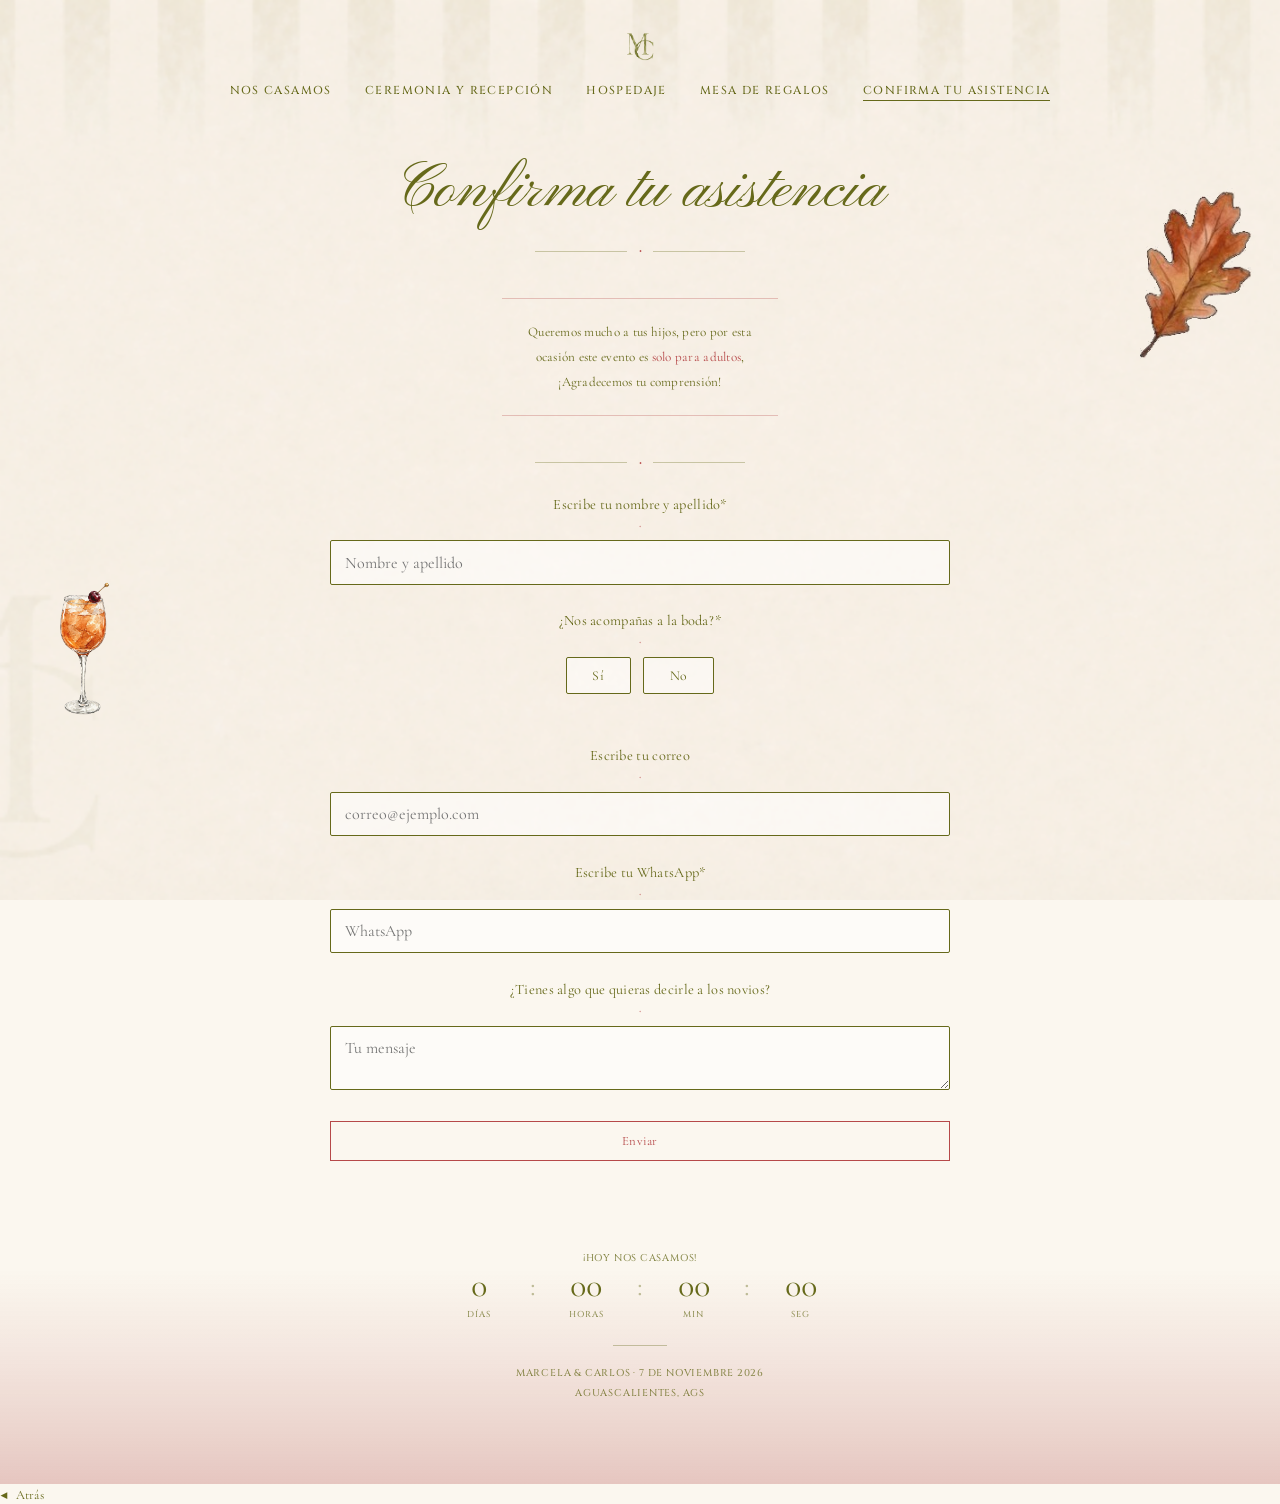
==== commit 127aa1f9: "Add files via upload" ====
--- a/confirma-asistencia.html
+++ b/confirma-asistencia.html
@@ -4,14 +4,14 @@
 <meta charset="UTF-8">
 <meta name="viewport" content="width=device-width, initial-scale=1">
 <title>Confirma tu asistencia · Marcela &amp; Carlos</title>
-<link rel="icon" href="assets/LogoAcuarela.png">
+<link rel="icon" href="assets/Logo-MC-v2.png">
 <link rel="stylesheet" href="css/styles.css">
 </head>
 <body>
   <div class="page page--rsvp">
 
     <header class="site-header">
-      <a class="brand" href="index.html"><img src="assets/LogoAcuarela.png" alt="Marcela y Carlos"></a>
+      <a class="brand" href="index.html"><img src="assets/Logo-MC-v2.png" alt="Marcela y Carlos"></a>
       <button class="hamburger" aria-label="Abrir menú"><span></span><span></span><span></span></button>
       <nav class="nav">
         <a href="nos-casamos.html">Nos casamos</a>
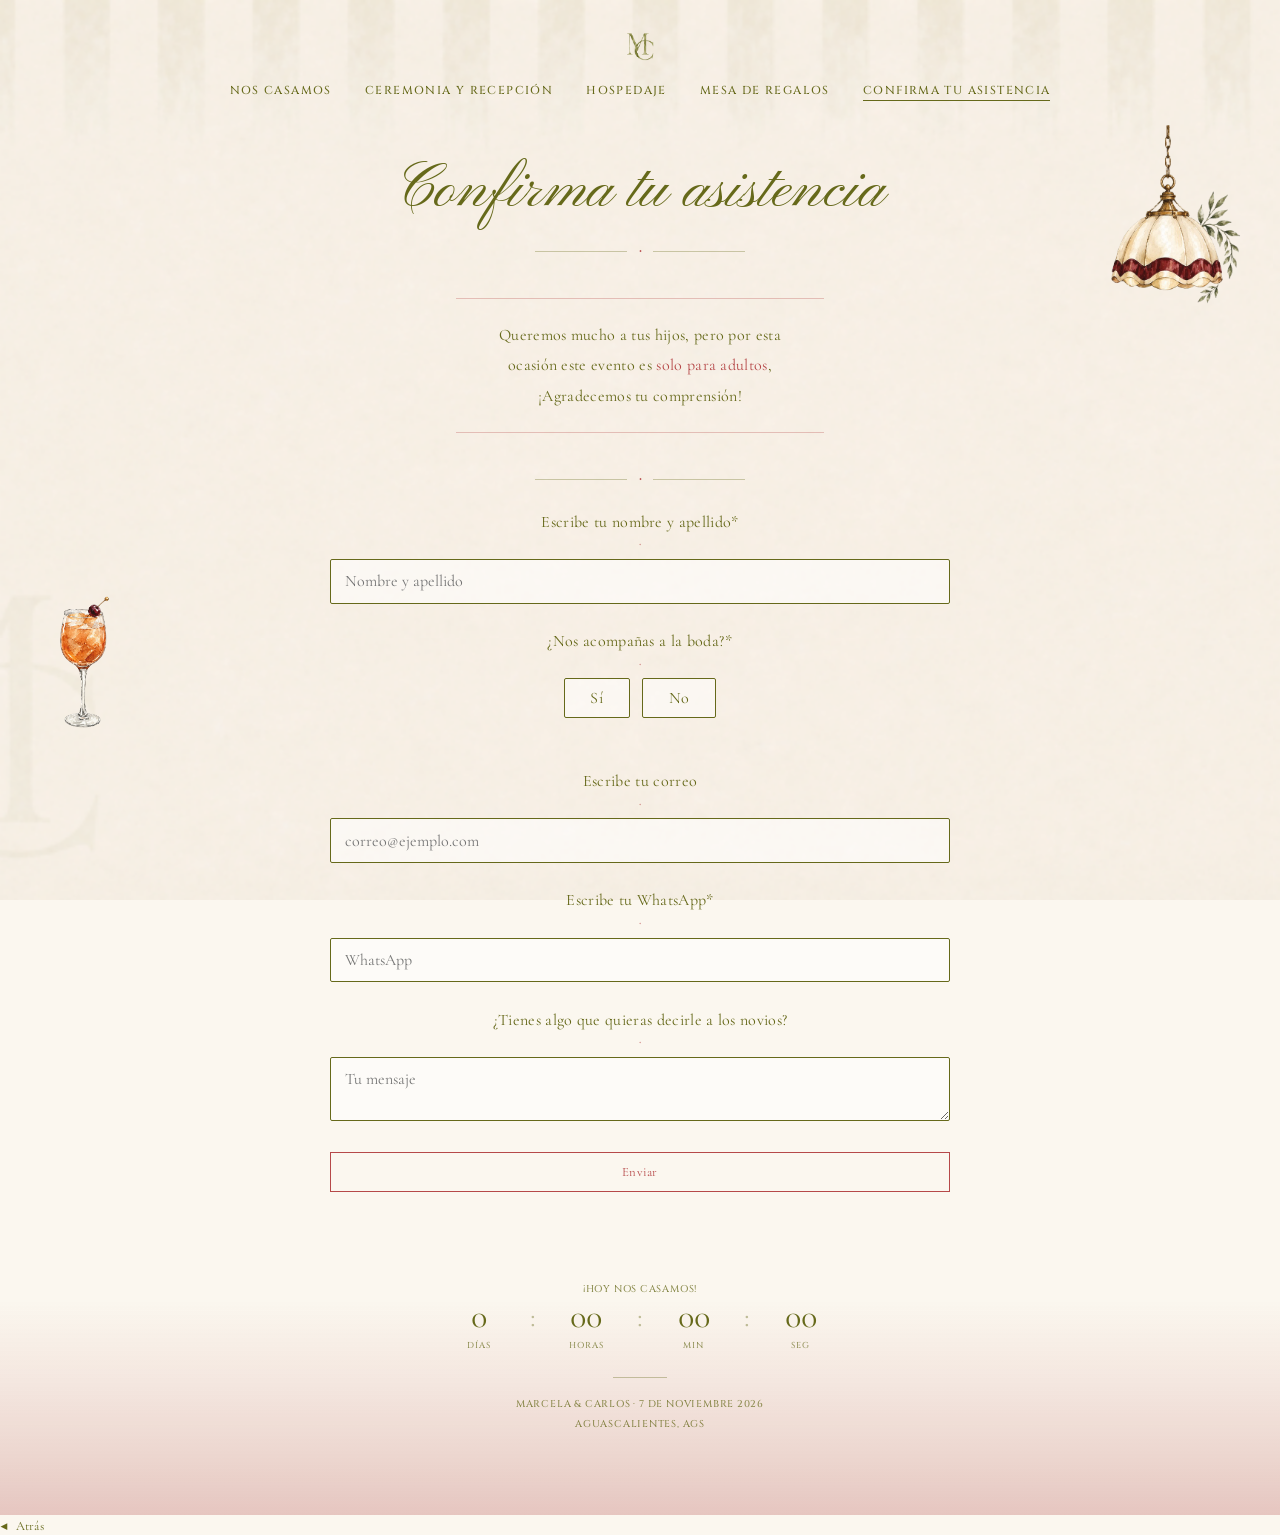
==== commit a57fab56: "Add files via upload" ====
--- a/confirma-asistencia.html
+++ b/confirma-asistencia.html
@@ -23,8 +23,8 @@
     </header>
 
     <div class="container">
-      <img class="dec dec-drink4" src="assets/drink4.png" alt="">
-      <img class="dec dec-hoja-r" src="assets/hoja2.png" alt="">
+      <img class="dec dec-drink4" src="assets/drink4-v2.png" alt="">
+      <img class="dec dec-lampara" src="assets/lampara-v2.png" alt="">
       <form class="rsvp" id="rsvp-form">
         <h1 class="page-title">Confirma tu asistencia</h1>
 
--- a/css/styles.css
+++ b/css/styles.css
@@ -36,14 +36,16 @@
      Hay DOS fotos: una horizontal para desktop y una vertical para mobile.
      Se muestran COMPLETAS (sin recorte); el fondo nuevo llena alrededor.
      Para cambiarlas, reemplaza estos archivos conservando el nombre:
-     assets/foto-novios-desktop.jpg  (horizontal)  y
-     assets/foto-novios-mobile.jpg   (vertical). */
-  --landing-photo:url('../assets/foto-novios-desktop.jpg');
+     assets/foto-novios-desktop-v2.jpg  (horizontal)  y
+     assets/foto-novios-mobile-v2.jpg   (vertical). */
+  --landing-photo:url('../assets/foto-novios-desktop-v2.jpg');
 }
 
 *{box-sizing:border-box;}
 
 html{overflow-x:clip;}
+/* En mobile, tipografía un poquito más grande para mejor lectura */
+@media(max-width:767px){ html{ font-size:17px; } }
 
 body{
   margin:0;
@@ -62,7 +64,7 @@
   position:fixed;
   inset:0;
   z-index:-2;
-  background-image:url('../assets/fondo-mobile.png');
+  background-image:url('../assets/fondo-mobile-v2.png');
   background-size:cover;
   background-position:center top;
   background-repeat:no-repeat;
@@ -72,7 +74,7 @@
   backface-visibility:hidden;
 }
 @media(min-width:768px){
-  body::before{ background-image:url('../assets/fondo-desktop.png'); }
+  body::before{ background-image:url('../assets/fondo-desktop-v2.png'); }
 }
 
 /* ===================== TIPOGRAFÍA ===================== */
@@ -106,7 +108,7 @@
   letter-spacing:.06em;
   text-transform:none;
   text-align:center;
-  font-size:clamp(.82rem,2.3vw,1rem);
+  font-size:1rem;
   line-height:1.7;
   max-width:46ch;
   margin:0 auto;
@@ -170,7 +172,7 @@
   inset:0;
   z-index:40;
   /* Fondo: imagen de papel crema */
-  background:url('../assets/fondo-mobile.png') center top / cover no-repeat, #fbf7ef;
+  background:url('../assets/fondo-mobile-v2.png') center top / cover no-repeat, #fbf7ef;
   display:flex;
   flex-direction:column;
   align-items:center;
@@ -305,7 +307,7 @@
    se recorta apenas los lados. */
 @media(max-width:767px){
   .landing__bg{
-    --landing-photo:url('../assets/foto-novios-mobile.jpg');
+    --landing-photo:url('../assets/foto-novios-mobile-v2.jpg');
     position:absolute;
     background:var(--landing-photo) center / cover no-repeat;
   }
@@ -360,8 +362,8 @@
 .divider::before,.divider::after{
   content:"";flex:1;height:1px;background:var(--olive);opacity:.32;
 }
-.casamos .sub{letter-spacing:.02em;text-transform:none;margin:.2rem 0 1.4rem;font-size:clamp(.85rem,2.4vw,1rem);}
-.casamos .junto{letter-spacing:.02em;text-transform:none;margin:1.4rem 0;font-size:clamp(.85rem,2.4vw,1rem);}
+.casamos .sub{letter-spacing:.02em;text-transform:none;margin:.2rem 0 1.4rem;font-size:1rem;}
+.casamos .junto{letter-spacing:.02em;text-transform:none;margin:1.4rem 0;font-size:1rem;}
 .padres{
   display:flex;justify-content:center;gap:clamp(2rem,12vw,7rem);
   flex-wrap:wrap;margin:1.4rem 0;
@@ -392,7 +394,7 @@
 .dresscode{text-align:center;margin:3.5rem auto 1rem;max-width:680px;}
 .dresscode .page-title{font-size:clamp(2.2rem,7.5vw,3.9rem);}
 .dresscode .formal{letter-spacing:.02em;text-transform:none;font-weight:400;margin:.2rem 0 1.2rem;}
-.dresscode p{letter-spacing:.02em;text-transform:none;font-size:.85rem;line-height:1.8;margin:.4rem 0;}
+.dresscode p{letter-spacing:.02em;text-transform:none;font-size:1rem;line-height:1.8;margin:.4rem 0;}
 .palette{display:flex;justify-content:center;gap:.7rem;margin:1.3rem 0;}
 .palette span{width:26px;height:26px;border-radius:50%;display:block;box-shadow:0 1px 4px rgba(0,0,0,.18);}
 .dresscode .btns{display:flex;flex-direction:column;gap:.6rem;max-width:320px;margin:1.2rem auto 0;}
@@ -426,7 +428,7 @@
   letter-spacing:.08em;font-size:.78rem;color:var(--olive);margin:.4rem 0 .1rem;
 }
 .tl-venue{
-  font-family:'Cormorant Garamond',serif;font-size:.98rem;line-height:1.4;
+  font-family:'Cormorant Garamond',serif;font-size:1rem;line-height:1.4;
   color:var(--olive-soft);margin:0;
 }
 .tl-img{width:150px;max-width:62%;display:block;margin:.75rem 0 0;border-radius:3px;}
@@ -450,7 +452,7 @@
 }
 .dc-cta{margin-top:.6rem !important;}
 .dresscode-new > p{
-  font-family:'Cormorant Garamond',serif;font-size:.92rem;line-height:1.65;
+  font-family:'Cormorant Garamond',serif;font-size:1rem;line-height:1.65;
   color:var(--olive);max-width:34ch;margin:.2rem auto;
 }
 .marquella-box{
@@ -459,11 +461,11 @@
 }
 .marquella-box .divider{margin:.2rem auto .5rem;}
 .marquella-logo{
-  display:block;width:100%;max-width:230px;height:auto;
+  display:block;width:100%;max-width:210px;height:auto;
   margin:12px auto;
 }
 .marquella-box p:not(.eyebrow-sc){
-  font-family:'Cormorant Garamond',serif;font-size:.86rem;line-height:1.65;
+  font-family:'Cormorant Garamond',serif;font-size:1rem;line-height:1.65;
   color:var(--olive);margin:.5rem auto;max-width:36ch;
 }
 .marquella-box .btn-ig{
@@ -491,7 +493,7 @@
 /* ===================== MESA DE REGALOS ===================== */
 .regalos{text-align:center;max-width:680px;margin:1rem auto;}
 .regalos .page-title{font-size:clamp(2rem,6.5vw,3.5rem);}
-.regalos p{letter-spacing:.02em;text-transform:none;font-size:.85rem;line-height:1.8;margin:1rem auto 1.6rem;max-width:48ch;}
+.regalos p{letter-spacing:.02em;text-transform:none;font-size:1rem;line-height:1.8;margin:1rem auto 1.6rem;max-width:48ch;}
 .regalos .btns{display:flex;flex-direction:column;gap:.7rem;max-width:380px;margin:0 auto;}
 /* viñeta de diamante en botones de mesa de regalos */
 .btns-gift .btn{position:relative;}
@@ -502,7 +504,7 @@
 /* bloque de cuenta / CLABE */
 .cuenta{margin-top:2rem;}
 .cuenta .divider{margin:.8rem auto;}
-.cuenta-intro{font-family:'Cormorant Garamond',serif;font-size:.95rem;color:var(--olive);margin:0 0 .5rem;}
+.cuenta-intro{font-family:'Cormorant Garamond',serif;font-size:1rem;color:var(--olive);margin:0 0 .5rem;}
 .cuenta-nombre{
   font-family:'Cormorant Garamond',serif;font-weight:600;
   font-size:clamp(1.05rem,3.2vw,1.35rem);letter-spacing:.02em;color:var(--olive);margin:.2rem 0;
@@ -528,7 +530,7 @@
 .rsvp{max-width:620px;margin:0 auto;text-align:center;}
 .rsvp .page-title{font-size:clamp(2.2rem,7.5vw,3.9rem);}
 .field{margin:1.6rem 0;}
-.field label{display:block;letter-spacing:.02em;text-transform:none;font-size:.9rem;margin-bottom:.7rem;line-height:1.5;}
+.field label{display:block;letter-spacing:.02em;text-transform:none;font-size:1rem;margin-bottom:.7rem;line-height:1.5;}
 .field label::after{
   content:"\25C6";display:block;color:var(--terracotta);opacity:.6;
   font-size:.48rem;line-height:1;margin:.4rem auto 0;
@@ -543,7 +545,7 @@
 .yesno{display:flex;justify-content:center;gap:.8rem;}
 .yesno button{
   font-family:'Cormorant Garamond',serif;text-transform:none;letter-spacing:.02em;
-  font-size:.85rem;color:var(--olive);background:rgba(255,255,255,.5);
+  font-size:1rem;color:var(--olive);background:rgba(255,255,255,.5);
   border:1px solid var(--olive);padding:.55rem 1.6rem;cursor:pointer;border-radius:2px;
   transition:background .2s,color .2s;
 }
@@ -554,7 +556,7 @@
 .gracias{text-align:center;max-width:640px;margin:0 auto;padding-top:1rem;}
 .gracias .deco{width:120px;margin:0 auto 1rem;display:block;}
 .gracias .page-title{font-size:clamp(2rem,7vw,3.6rem);overflow-wrap:break-word;}
-.gracias p{letter-spacing:.02em;text-transform:none;font-size:.85rem;line-height:1.9;margin:1.2rem 0;}
+.gracias p{letter-spacing:.02em;text-transform:none;font-size:1rem;line-height:1.9;margin:1.2rem 0;}
 .gracias .mono{width:54px;margin:1.4rem auto 0;display:block;}
 
 /* ===================== TRANSICIÓN FADE IN / FADE OUT ===================== */
@@ -857,7 +859,7 @@
   font-family:'Cormorant Garamond',serif;
   text-transform:none;
   letter-spacing:.02em;
-  font-size:.82rem;
+  font-size:1rem;
   line-height:1.9;
   color:var(--olive);
   border-top:1px solid rgba(182,73,73,.30);
@@ -895,10 +897,11 @@
 .page--hospedaje .dec-jarrones{ bottom:6%; right:-30px; }
 
 .page--regalos .dec-enred     { top:-12px;   left:-46px; }
-.page--regalos .dec-martini-sm{ top:44%;     left:-20px; }
+.page--regalos .dec-martini-sm{ top:40%;     right:-24px; left:auto; }
 .page--regalos .dec-hoja-br   { bottom:-6px; right:-22px; }
 
 .page--rsvp .dec-drink4{ top:44%;  left:-26px; }
+.page--rsvp .dec-lampara{ top:8px; right:-18px; }
 .page--rsvp .dec-hoja-r{ top:80px;  right:-24px; }
 
 .page--gracias .dec-hoja-tl{ top:-2px; left:-16px; }
@@ -913,7 +916,7 @@
 
   .page--laboda .dec-enred  { top:-16px; left:-70px; }
   .page--laboda .dec-lampara{ top:1%; right:-46px; }
-  .page--hospedaje .dec-jarrones{ bottom:5%; right:-150px; }
+  .page--hospedaje .dec-jarrones{ bottom:5%; right:-190px; }
   .page--casamos .dec-enred { top:40%; left:-90px; }
   .page--casamos .dec-martini{ right:-70px; }
   .page--regalos .dec-enred { left:-160px; }
@@ -939,6 +942,11 @@
   .page--rsvp .dec-hoja-r{ top:150px; right:-40px; }
   /* Hospedaje: hojas más a las esquinas para no rozar el título */
   .page--hospedaje .dec-hoja-tl{ top:-6px; left:-34px; }
+  .page--hospedaje .dec-jarrones{ display:none; }
+  /* Confirma: lámpara en la esquina superior derecha */
+  .page--rsvp .dec-lampara{ top:-6px; right:-22px; left:auto; width:50px; }
+  /* Mesa: en mobile el martini se queda a la izquierda (a la derecha no cabe) */
+  .page--regalos .dec-martini-sm{ top:44%; left:-26px; right:auto; width:76px; }
   .page--hospedaje .dec-hoja-tr{ top:-6px; right:-34px; }
 }
 
@@ -988,7 +996,7 @@
   text-transform:none;
   text-align:center;
   letter-spacing:.02em;
-  font-size:.82rem;
+  font-size:1rem;
   line-height:1.9;
   max-width:none;
   margin:0 auto 1.5rem;
@@ -999,7 +1007,7 @@
    hacia los márgenes (sobra espacio fuera del bloque de texto). */
 @media(min-width:768px){
   .page--regalos .dec-enred  { left:-210px; }
-  .page--regalos .dec-martini-sm{ left:-64px; }
+  .page--regalos .dec-martini-sm{ right:-64px; left:auto; }
   .page--casamos .dec-enred  { left:-140px; }
   .page--casamos .dec-martini{ right:-120px; }
   .page--casamos .dec-hoja-tr{ top:-14px; right:-46px; }
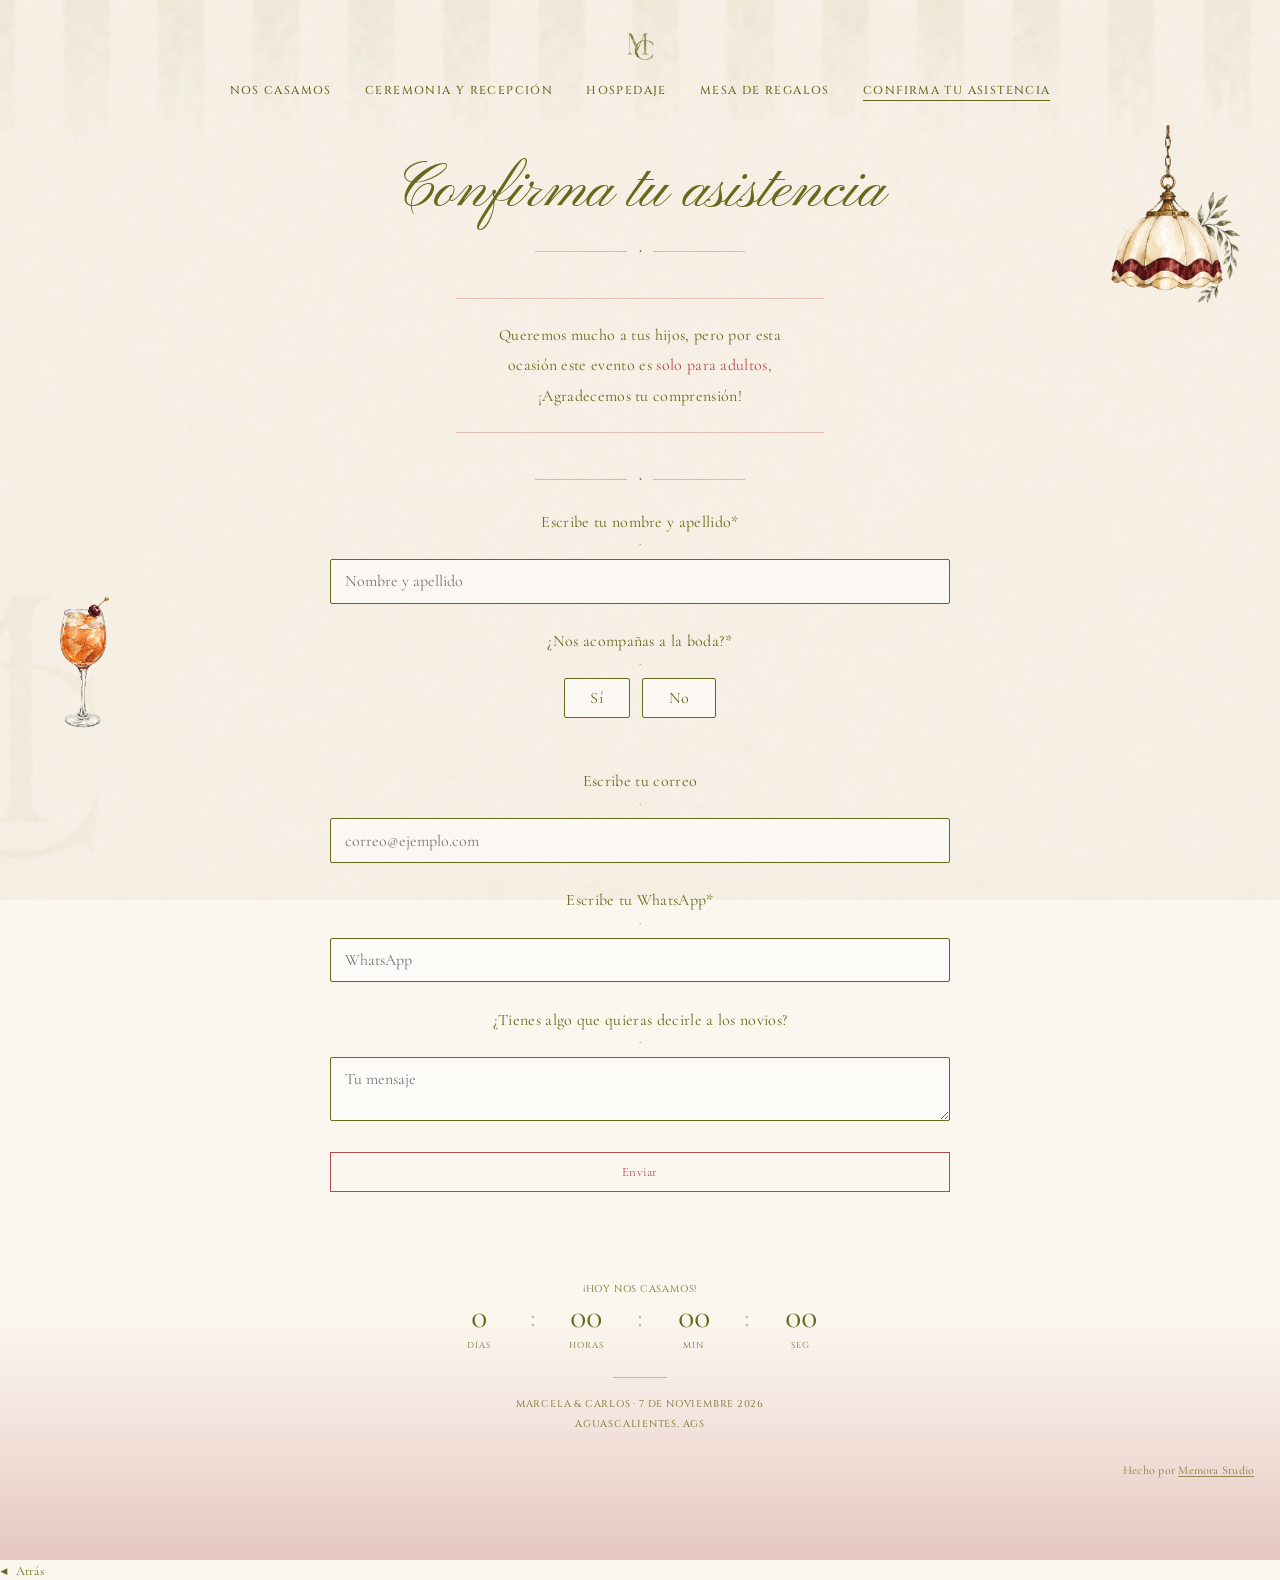
==== commit 0d65d0bc: "Add files via upload" ====
--- a/confirma-asistencia.html
+++ b/confirma-asistencia.html
@@ -106,6 +106,7 @@
     </div>
     <hr class="rule">
     <p>Marcela &amp; Carlos &middot; 7 de noviembre 2026<br>Aguascalientes, AGS</p>
+    <p class="credito">Hecho por <a href="#" target="_blank" rel="noopener">Memora Studio</a></p>
   </footer>
 
   <nav class="mobile-menu">
--- a/css/styles.css
+++ b/css/styles.css
@@ -599,8 +599,7 @@
 .site-footer p{
   font-family:'Cinzel',serif;font-weight:500;
   letter-spacing:.08em;text-transform:uppercase;
-  font-size:.62rem;color:var(--olive);opacity:.75;line-height:2;margin:0;
-}
+  font-size:.62rem;color:var(--olive);opacity:.75;line-height:2;margin:0;}
 @media(min-width:768px){ .site-footer{padding:4rem 1.4rem 5rem;} }
 
 /* la landing no lleva footer; deja aire abajo */
@@ -923,31 +922,39 @@
   .gracias .deco{ width:clamp(120px,10vw,150px); }
 }
 
-/* ---- MOBILE "Nos casamos": decoraciones fuera del texto ---- */
+/* ---- MOBILE: decoraciones según referencia (tamaño/posición calculados) ---- */
 @media(max-width:767px){
-  .page--casamos .dec-hoja-tr{ top:auto; bottom:100%; right:8px; margin-bottom:14px; width:clamp(58px,15vw,80px); }
-  .page--casamos .dec-enred  { top:100%; left:2px;  margin-top:16px; width:clamp(70px,18vw,96px); }
-  .page--casamos .dec-martini{ bottom:auto; top:100%; right:10px; margin-top:40px; width:clamp(64px,16vw,88px); }
-  /* título del Itinerario un poco más chico en móvil */
+  .page--casamos .dec-hoja-tr{ display:none; }
+  /* NOS CASAMOS */
+  .page--casamos .dec-enred{
+    display:block; left:-9.0vw;right:auto; top:270px; bottom:auto; margin:0; width:33.4vw; max-width:none;
+  }
+  .page--casamos .dec-martini{
+    display:block; right:-3.7vw;left:auto; top:280px; bottom:auto; margin:0; width:28.2vw; max-width:none;
+  }
   .page--laboda .page-title{ font-size:clamp(2.1rem,8vw,3rem); }
-  /* "Marcela & Carlos" se queda GRANDE en móvil */
   .casamos .names-title{ font-size:clamp(3.4rem,15vw,4.8rem); }
-  /* en móvil el timeline va a la izquierda: dejo solo la lámpara (esquina derecha vacía)
-     y escondo la enredadera para no tapar los horarios */
-  .page--laboda .dec-enred { display:none; }
-  .page--laboda .dec-lampara{ top:4px; right:-24px; }
-  /* Mesa de regalos: el florido de la "M" llega a la esquina, escondo la enredadera en móvil */
+  /* ITINERARIO */
+  .page--laboda .dec-lampara{
+    display:block; right:-1.2vw;left:auto; top:-16px; bottom:auto; margin:0; width:24.9vw; max-width:none;
+  }
+  .page--laboda .dec-enred{
+    display:block; left:-9.2vw;right:auto; top:189px; bottom:auto; margin:0; width:34.0vw; max-width:none;
+  }
+  /* MESA DE REGALOS */
   .page--regalos .dec-enred{ display:none; }
-  /* Confirma: hoja más a la esquina y abajo del título */
-  .page--rsvp .dec-hoja-r{ top:150px; right:-40px; }
-  /* Hospedaje: hojas más a las esquinas para no rozar el título */
-  .page--hospedaje .dec-hoja-tl{ top:-6px; left:-34px; }
+  .page--regalos .dec-martini-sm{
+    display:block; left:-4.4vw;right:auto; top:681px; bottom:auto; margin:0; width:24.6vw; max-width:none;
+  }
+  /* HOSPEDAJE */
   .page--hospedaje .dec-jarrones{ display:none; }
-  /* Confirma: lámpara en la esquina superior derecha */
-  .page--rsvp .dec-lampara{ top:-6px; right:-22px; left:auto; width:50px; }
-  /* Mesa: en mobile el martini se queda a la izquierda (a la derecha no cabe) */
-  .page--regalos .dec-martini-sm{ top:44%; left:-26px; right:auto; width:76px; }
-  .page--hospedaje .dec-hoja-tr{ top:-6px; right:-34px; }
+  /* CONFIRMA */
+  .page--rsvp .dec-lampara{
+    display:block; right:-1.2vw;left:auto; top:322px; bottom:auto; margin:0; width:24.4vw; max-width:none;
+  }
+  .page--rsvp .dec-drink4{
+    display:block; left:-10.3vw;right:auto; top:513px; bottom:auto; margin:0; width:33.1vw; max-width:none;
+  }
 }
 
 /* ===================== AJUSTES FINALES (contenido) ===================== */
@@ -1052,3 +1059,30 @@
   color:var(--paper);
   border-color:var(--paper);
 }
+
+/* ===================== CRÉDITO DEL FOOTER ===================== */
+.site-footer .credito{
+  font-family:'Cormorant Garamond',serif;
+  text-transform:none;
+  letter-spacing:.02em;
+  font-size:12px;
+  line-height:1.6;
+  color:var(--olive);
+  opacity:.7;
+  text-align:right;
+  margin:1.6rem 0 0;
+  padding-right:.2rem;
+}
+.site-footer .credito a{
+  color:var(--olive);
+  text-decoration:underline;
+  text-underline-offset:2px;
+}
+.site-footer .credito a:hover{ color:var(--terracotta); }
+
+/* Jarrones junto al dress code (solo mobile) */
+.dec-jarrones-dc{ display:none; }
+@media(max-width:767px){
+  .dresscode-new{ position:relative; }
+  .dec-jarrones-dc{ display:block; position:absolute; z-index:-1; pointer-events:none; opacity:.92; right:-3.0vw; top:21px; bottom:auto; width:23.1vw; max-width:none; height:auto; }
+}
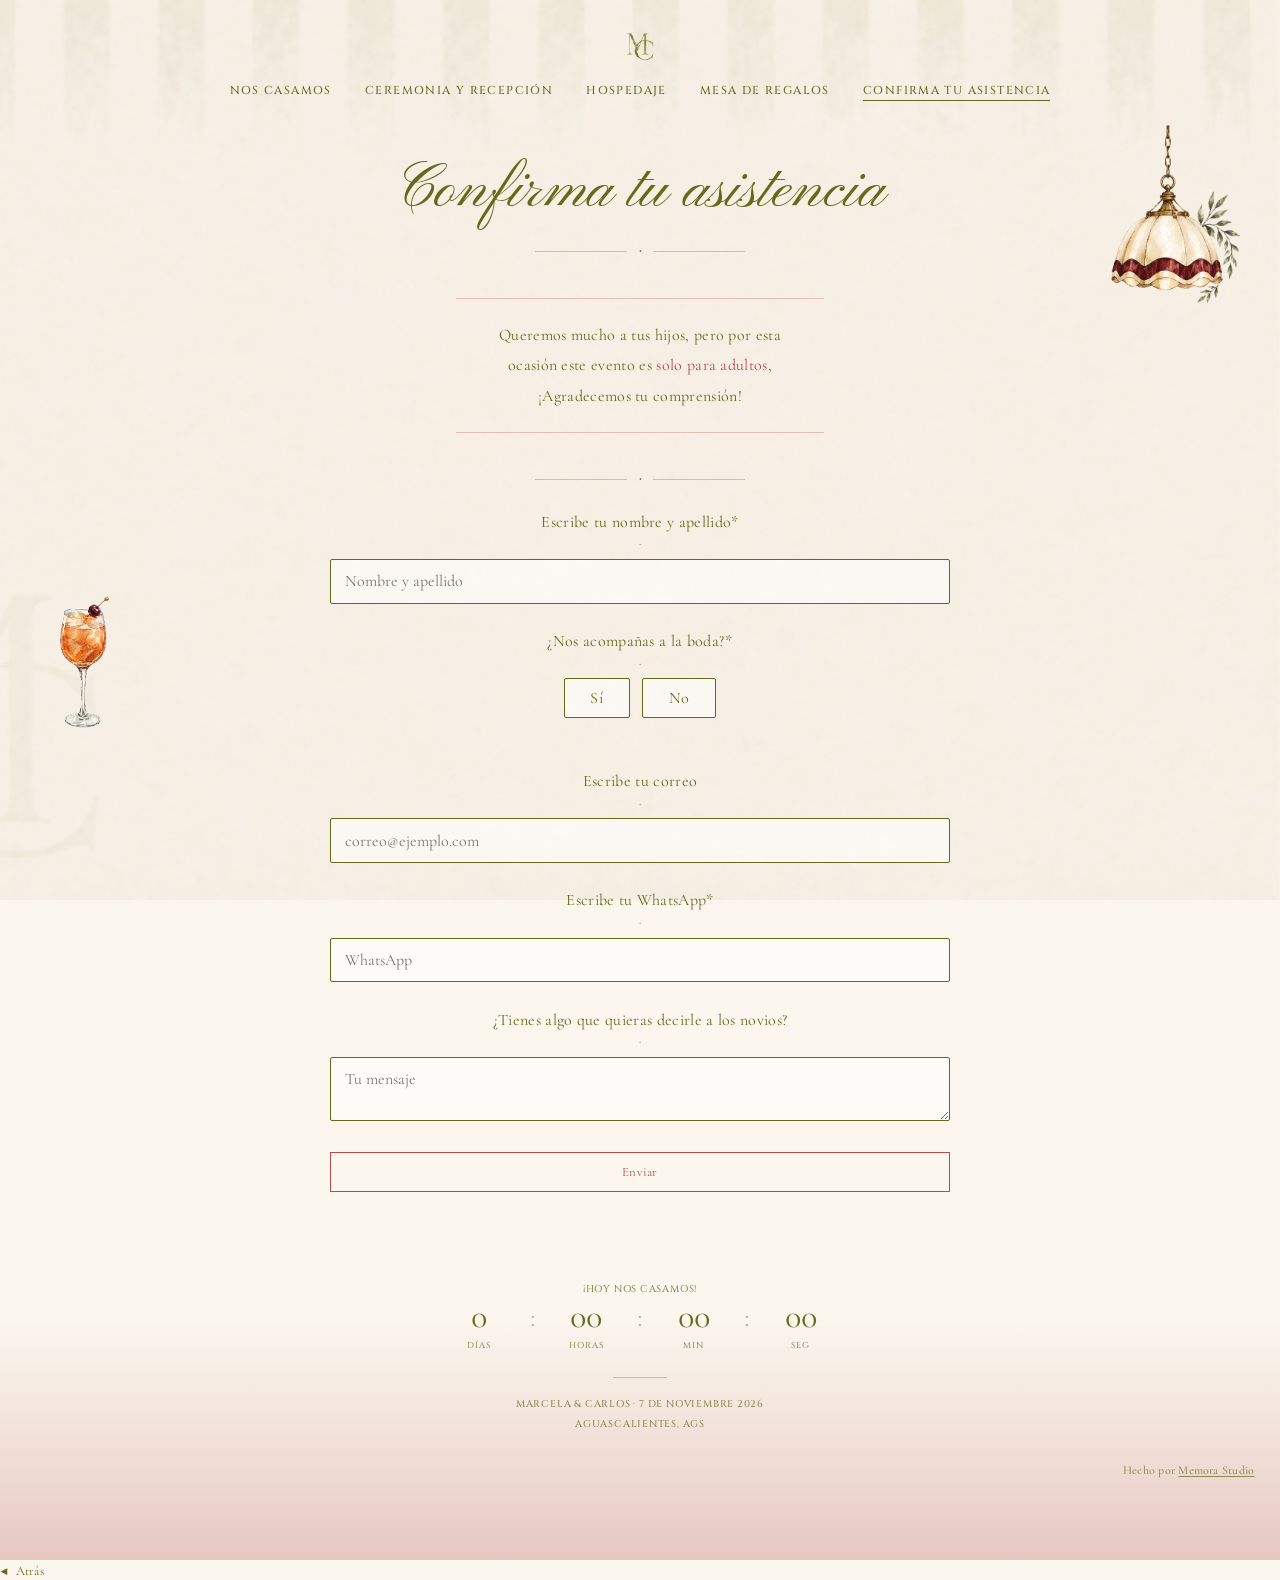
==== commit 0531fc5a: "Update credit link to Instagram for Memora Studio" ====
--- a/confirma-asistencia.html
+++ b/confirma-asistencia.html
@@ -106,7 +106,7 @@
     </div>
     <hr class="rule">
     <p>Marcela &amp; Carlos &middot; 7 de noviembre 2026<br>Aguascalientes, AGS</p>
-    <p class="credito">Hecho por <a href="#" target="_blank" rel="noopener">Memora Studio</a></p>
+    <p class="credito">Hecho por <a href="http://instagram.com/memora___studio/" target="_blank" rel="noopener">Memora Studio</a></p>
   </footer>
 
   <nav class="mobile-menu">
